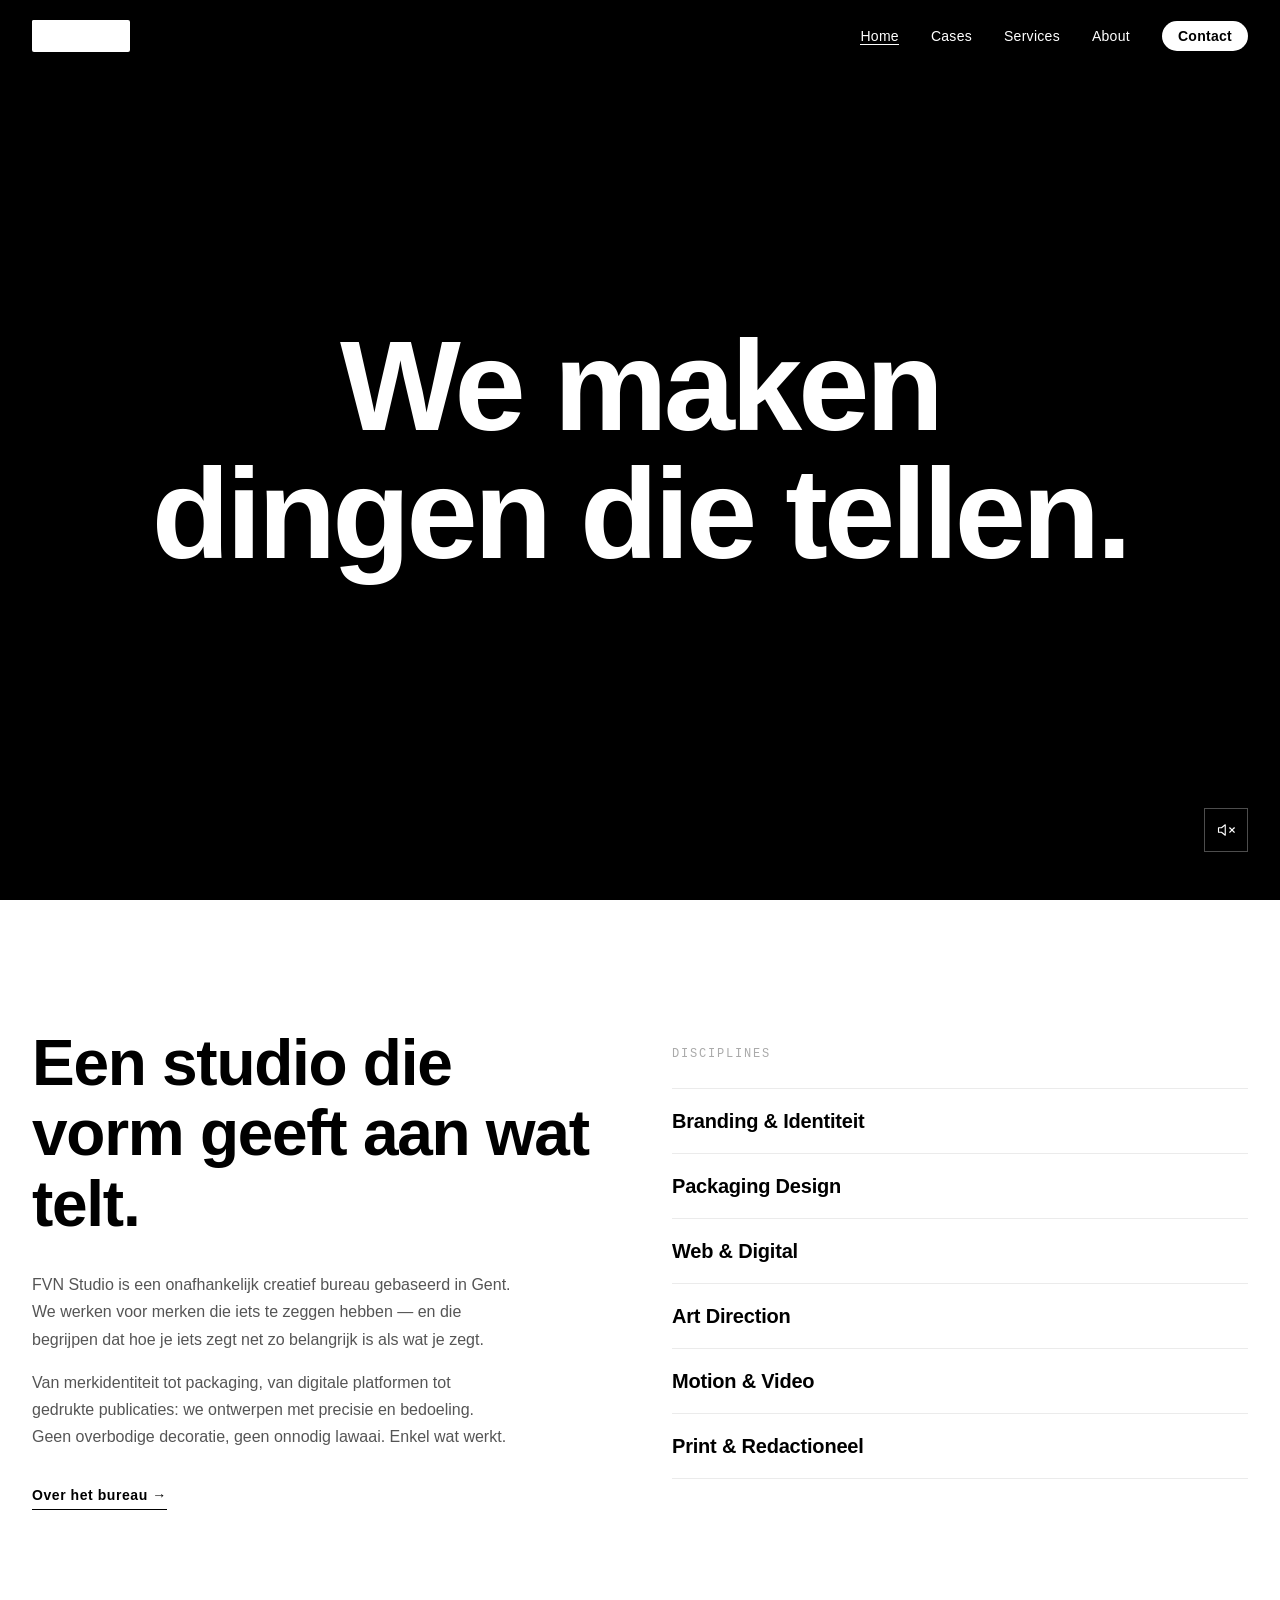
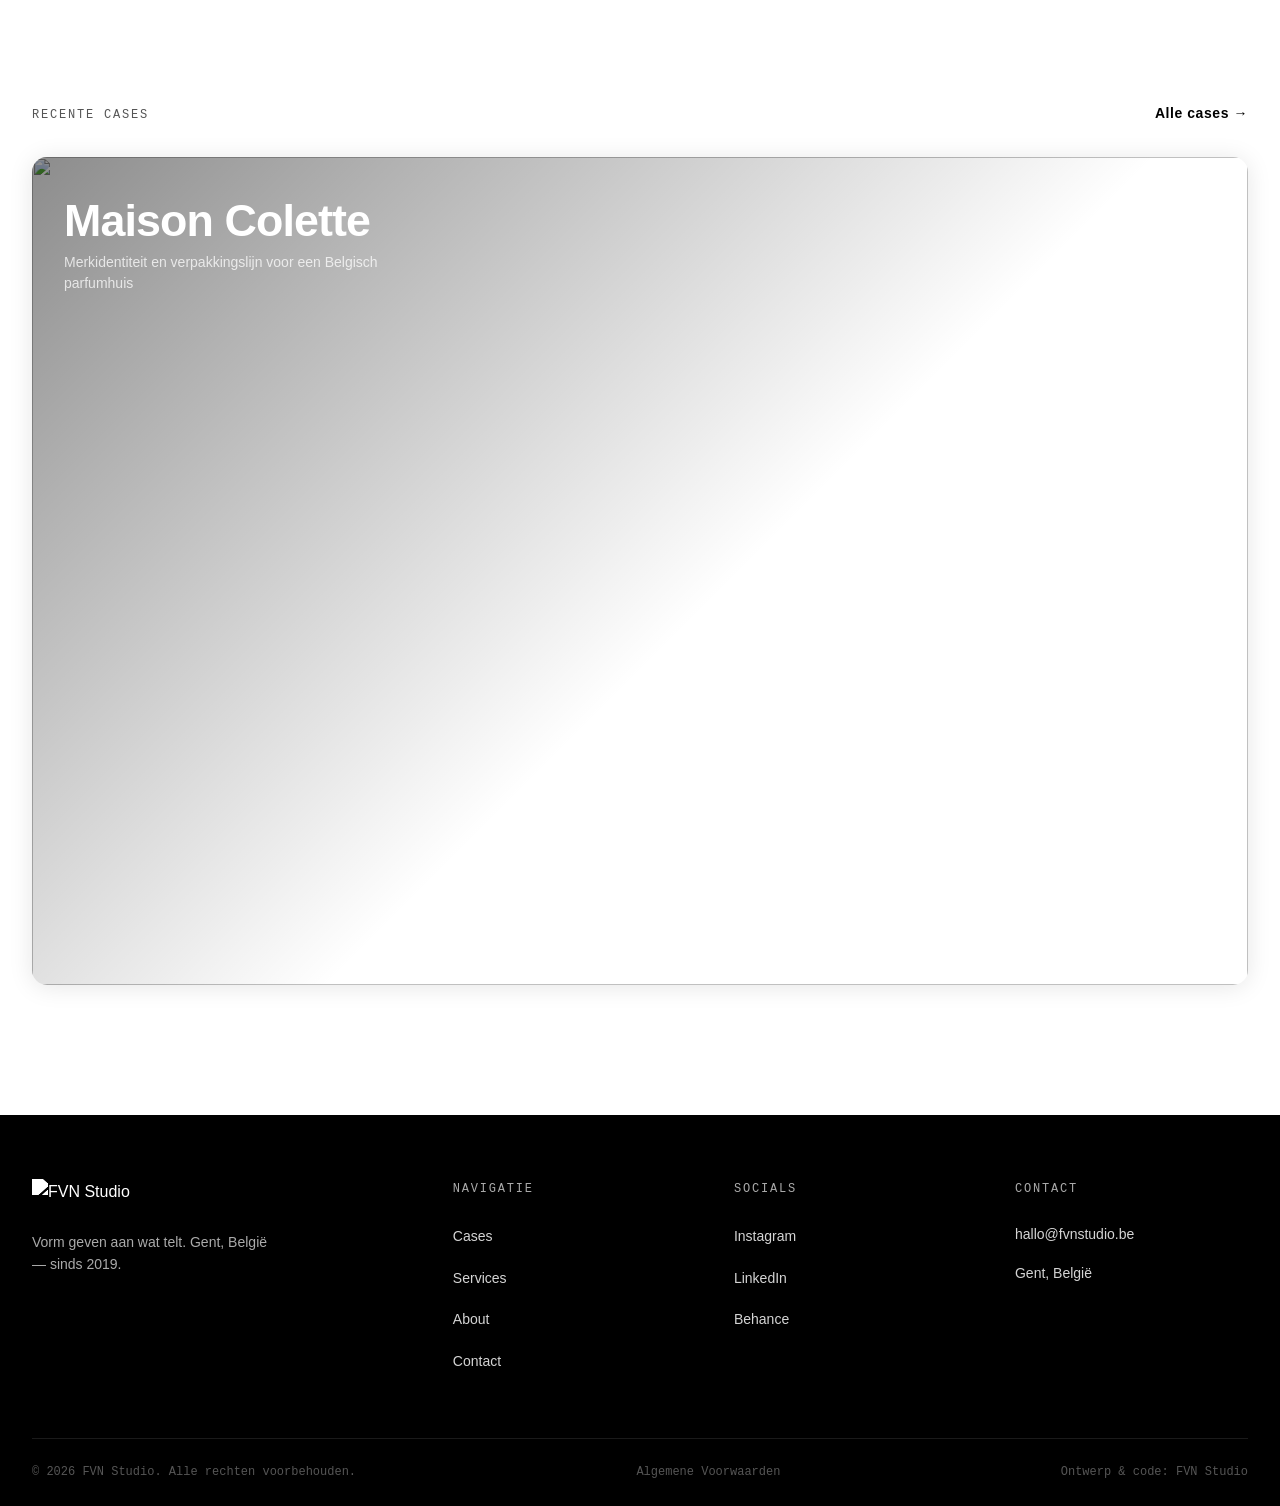
==== index.html @ 1939b56a "Initial commit" ====
<!DOCTYPE html>
<html lang="nl">
<head>
  <meta charset="UTF-8" />
  <meta name="viewport" content="width=device-width, initial-scale=1.0" />
  <meta name="description" content="FVN Studio — Creatief ontwerpbureau voor branding, packaging, web en art direction." />
  <title>FVN Studio — Creatief Ontwerpbureau</title>
  <link rel="stylesheet" href="style.css" />
</head>
<body class="page-home">

  <!-- Navigation -->
  <nav class="nav nav--transparent" id="main-nav" aria-label="Hoofdnavigatie">
    <a href="index.html" class="nav__logo" aria-label="FVN Studio — naar startpagina"><img src="img/logo.png" alt="FVN Studio" class="nav__logo-img" data-cms-media="globaal.logo_beeld" /></a>

    <ul class="nav__links" id="nav-links" role="list">
      <li><a href="index.html" class="active">Home</a></li>
      <li><a href="cases.html">Cases</a></li>
      <li><a href="services.html">Services</a></li>
      <li><a href="about.html">About</a></li>
      <li><a href="contact.html" class="nav__cta">Contact</a></li>
    </ul>

    <button
      class="nav__toggle"
      id="nav-toggle"
      aria-label="Menu openen"
      aria-expanded="false"
      aria-controls="nav-links"
    >
      <span></span>
      <span></span>
      <span></span>
    </button>
  </nav>

  <main>

    <!-- Section 1: Video Hero -->
    <section class="hero-video" aria-label="Hero sectie" data-cms-media="home.hero">
      <!-- Video — add src="video/hero.mp4" when available -->
      <video
        class="hero-video__video"
        id="hero-video"
        autoplay
        muted
        loop
        playsinline
        aria-hidden="true"
      >
        <source src="video/hero.mp4" type="video/mp4" />
        <!-- Geen video beschikbaar — zwarte achtergrond als fallback -->
      </video>

      <!-- Center headline -->
      <div class="hero-video__content">
        <h1 class="hero-video__title" data-cms="home.hero_titel">We maken dingen die tellen.</h1>
      </div>

      <!-- Bottom-right: mute button -->
      <button
        class="hero-video__mute"
        id="video-mute-btn"
        aria-label="Geluid aan"
        title="Geluid aan/uit"
      >
        <!-- Muted icon (default state: video is muted) -->
        <svg width="18" height="18" viewBox="0 0 24 24" fill="none" stroke="currentColor" stroke-width="1.5" stroke-linecap="round" stroke-linejoin="round" aria-hidden="true">
          <polygon points="11 5 6 9 2 9 2 15 6 15 11 19 11 5"/>
          <line x1="23" y1="9" x2="17" y2="15"/>
          <line x1="17" y1="9" x2="23" y2="15"/>
        </svg>
      </button>
    </section>

    <!-- Section 2: Intro -->
    <section class="home-intro" aria-labelledby="intro-heading">
      <div class="container">
        <div class="home-intro__grid">

          <div class="home-intro__text">
            <h2 class="home-intro__heading reveal" id="intro-heading" data-cms="home.intro_titel">
              Een studio die<br />vorm geeft aan<br />wat telt.
            </h2>
            <p class="reveal" style="transition-delay: 80ms;" data-cms="home.intro_tekst_1">
              FVN Studio is een onafhankelijk creatief bureau gebaseerd in Gent.
              We werken voor merken die iets te zeggen hebben — en die begrijpen
              dat hoe je iets zegt net zo belangrijk is als wat je zegt.
            </p>
            <p class="reveal" style="transition-delay: 140ms;" data-cms="home.intro_tekst_2">
              Van merkidentiteit tot packaging, van digitale platformen tot
              gedrukte publicaties: we ontwerpen met precisie en bedoeling.
              Geen overbodige decoratie, geen onnodig lawaai. Enkel wat werkt.
            </p>
            <a href="about.html" class="text-link reveal" style="transition-delay: 200ms;" data-cms="home.intro_link_tekst">
              Over het bureau &rarr;
            </a>
          </div>

          <div class="home-intro__disciplines reveal" style="transition-delay: 100ms;">
            <p class="home-intro__disciplines-title">Disciplines</p>
            <ul>
              <li>Branding &amp; Identiteit</li>
              <li>Packaging Design</li>
              <li>Web &amp; Digital</li>
              <li>Art Direction</li>
              <li>Motion &amp; Video</li>
              <li>Print &amp; Redactioneel</li>
            </ul>
          </div>

        </div>
      </div>
    </section>

    <!-- Section 3: Recent Cases — sticky stacking scroll effect -->
    <section class="home-cases" aria-labelledby="cases-heading">
      <div class="container">
        <div class="home-cases__header">
          <span class="home-cases__title section-label" id="cases-heading">Recente cases</span>
          <a href="cases.html" class="home-cases__all">Alle cases &rarr;</a>
        </div>
      </div>

      <!-- No wrapper divs: .stack-card elements are direct children so they
           all sticky-stack at the same top offset, each sliding over the previous -->
      <div class="cases-stack" id="cases-stack">

        <a href="case-detail.html" class="stack-card">
          <div class="stack-card__image">
            <div class="home-case__img-inner home-case__img-inner--1" role="img" aria-label="Case: Maison Colette"></div>
            <div class="stack-card__overlay">
              <span class="stack-card__type">Branding &amp; Packaging</span>
              <p class="stack-card__client">Maison Colette</p>
              <p class="stack-card__desc">Merkidentiteit en verpakkingslijn voor een Belgisch parfumhuis</p>
            </div>
          </div>
        </a>

        <a href="case-detail.html" class="stack-card">
          <div class="stack-card__image">
            <div class="home-case__img-inner home-case__img-inner--2" role="img" aria-label="Case: Graanmarkt 13"></div>
            <div class="stack-card__overlay">
              <span class="stack-card__type">Web &amp; Art Direction</span>
              <p class="stack-card__client">Graanmarkt 13</p>
              <p class="stack-card__desc">Digitale heropbouw van een iconiek Antwerps concept-adres</p>
            </div>
          </div>
        </a>

        <a href="case-detail.html" class="stack-card">
          <div class="stack-card__image">
            <div class="home-case__img-inner home-case__img-inner--3" role="img" aria-label="Case: Rotor"></div>
            <div class="stack-card__overlay">
              <span class="stack-card__type">Print &amp; Redactioneel</span>
              <p class="stack-card__client">Rotor</p>
              <p class="stack-card__desc">Jaarverslag en publicatielijn voor een circulair bouwmaterialen centrum</p>
            </div>
          </div>
        </a>

        <a href="case-detail.html" class="stack-card">
          <div class="stack-card__image">
            <div class="home-case__img-inner home-case__img-inner--4" role="img" aria-label="Case: Bold Brewery"></div>
            <div class="stack-card__overlay">
              <span class="stack-card__type">Branding &amp; Packaging</span>
              <p class="stack-card__client">Bold Brewery</p>
              <p class="stack-card__desc">Complete merkopbouw voor een ambachtelijke Gentse brouwerij</p>
            </div>
          </div>
        </a>

      </div>
    </section>

  </main>

  <!-- Shared Footer -->
  <footer class="footer" aria-label="Sitefooter">
    <div class="container">
      <div class="footer__main">

        <div class="footer__brand">
          <a href="index.html" class="footer__logo" aria-label="FVN Studio — naar startpagina"><img src="img/logo.png" alt="FVN Studio" class="footer__logo-img" /></a>
          <p class="footer__tagline" data-cms="globaal.footer_tagline">Vorm geven aan wat telt.<br />Gent, België — sinds 2019.</p>
        </div>

        <nav aria-label="Footer navigatie">
          <p class="footer__col-title">Navigatie</p>
          <ul class="footer__nav" role="list">
            <li><a href="cases.html">Cases</a></li>
            <li><a href="services.html">Services</a></li>
            <li><a href="about.html">About</a></li>
            <li><a href="contact.html">Contact</a></li>
          </ul>
        </nav>

        <div class="footer__socials">
          <p class="footer__col-title">Socials</p>
          <ul class="footer__nav" role="list">
            <li><a href="https://www.instagram.com/fvnstudio" target="_blank" rel="noopener">Instagram</a></li>
            <li><a href="https://www.linkedin.com/company/fvnstudio" target="_blank" rel="noopener">LinkedIn</a></li>
            <li><a href="https://www.behance.net/fvnstudio" target="_blank" rel="noopener">Behance</a></li>
          </ul>
        </div>

        <div class="footer__contact">
          <p class="footer__col-title">Contact</p>
          <div class="footer__contact-info">
            <a href="mailto:hallo@fvnstudio.be" data-cms="globaal.footer_email">hallo@fvnstudio.be</a>
            <span data-cms="globaal.footer_locatie">Gent, België</span>
          </div>
        </div>

      </div>

      <div class="footer__bottom">
        <span class="footer__copy" data-cms="globaal.copyright">&copy; 2026 FVN Studio. Alle rechten voorbehouden.</span>
        <a href="algemene-voorwaarden.html" class="footer__copy footer__copy--link">Algemene Voorwaarden</a>
        <span class="footer__copy" data-cms="globaal.footer_credit">Ontwerp &amp; code: FVN Studio</span>
      </div>
    </div>
  </footer>

  <script src="script.js"></script>
  <script src="cms-loader.js"></script>
</body>
</html>
---- style.css ----
/* ============================================================
   1. Custom Properties
   ============================================================ */
:root {
  --black:     #000000;
  --white:     #ffffff;
  --gray-100:  #f5f5f5;
  --gray-200:  #ebebeb;
  --gray-300:  #d4d4d4;
  --gray-400:  #aaaaaa;
  --gray-600:  #555555;
  --gray-800:  #1a1a1a;

  --font-sans: 'Helvetica Neue', Helvetica, Arial, sans-serif;
  --font-mono: 'Courier New', Courier, monospace;

  --text-xs:   0.75rem;
  --text-sm:   0.875rem;
  --text-base: 1rem;
  --text-md:   1.25rem;
  --text-lg:   1.75rem;
  --text-xl:   2.5rem;
  --text-2xl:  clamp(2rem, 5vw, 4rem);
  --text-3xl:  clamp(3rem, 8vw, 7rem);
  --text-hero: clamp(3.5rem, 10vw, 10rem);

  --sp-2:  0.5rem;
  --sp-4:  1rem;
  --sp-6:  1.5rem;
  --sp-8:  2rem;
  --sp-12: 3rem;
  --sp-16: 4rem;
  --sp-24: 6rem;
  --sp-32: 8rem;

  --max-w:   1440px;
  --nav-h:   72px;
  --ease:    cubic-bezier(0.25, 0.46, 0.45, 0.94);
  --ease-out: cubic-bezier(0.16, 1, 0.3, 1);
  --t-fast:  150ms;
  --t-base:  300ms;
  --t-slow:  600ms;
}

/* ============================================================
   2. Reset
   ============================================================ */
*, *::before, *::after {
  box-sizing: border-box;
  margin: 0;
  padding: 0;
}

html {
  scroll-behavior: smooth;
  font-size: 16px;
}

img, video {
  display: block;
  max-width: 100%;
}

a {
  color: inherit;
  text-decoration: none;
}

ul { list-style: none; }

button {
  font-family: inherit;
  cursor: pointer;
}

/* ============================================================
   3. Base / Typography
   ============================================================ */
body {
  background-color: var(--white);
  color: var(--black);
  font-family: var(--font-sans);
  font-size: var(--text-base);
  line-height: 1.6;
  -webkit-font-smoothing: antialiased;
  overflow-x: hidden;
}

h1, h2, h3, h4, h5, h6 {
  line-height: 1.1;
  letter-spacing: -0.02em;
  font-weight: 700;
}

p {
  line-height: 1.7;
}

/* ============================================================
   4. Utility
   ============================================================ */
.container {
  width: 100%;
  max-width: var(--max-w);
  margin-inline: auto;
  padding-inline: var(--sp-8);
}

.section-label {
  font-family: var(--font-mono);
  font-size: var(--text-xs);
  letter-spacing: 0.15em;
  text-transform: uppercase;
  color: var(--gray-600);
}

.sr-only {
  position: absolute;
  width: 1px;
  height: 1px;
  padding: 0;
  margin: -1px;
  overflow: hidden;
  clip: rect(0, 0, 0, 0);
  white-space: nowrap;
  border-width: 0;
}

/* ============================================================
   5. Navigation
   ============================================================ */
.nav {
  position: fixed;
  top: 0;
  inset-inline: 0;
  z-index: 200;
  height: var(--nav-h);
  display: flex;
  align-items: center;
  justify-content: space-between;
  padding-inline: var(--sp-8);
  background-color: var(--white);
  border-bottom: 1px solid var(--gray-200);
  transition:
    background-color var(--t-base) var(--ease-out),
    border-color var(--t-base) var(--ease-out);
}

/* Transparent variant — homepage only, before scroll */
.nav--transparent {
  background-color: transparent;
  border-bottom-color: transparent;
}

.nav--transparent .nav__logo,
.nav--transparent .nav__links a {
  color: var(--white);
}

.nav--transparent .nav__toggle span {
  background: var(--white);
}

/* Scrolled state (JS adds .scrolled) */
.nav.scrolled {
  background-color: var(--white);
  border-bottom-color: var(--gray-200);
}

.nav.scrolled .nav__logo,
.nav.scrolled .nav__links a {
  color: var(--black);
}

.nav.scrolled .nav__toggle span {
  background: var(--black);
}

.nav__logo {
  display: flex;
  align-items: center;
  flex-shrink: 0;
}

/* PNG logo — swap src="img/logo.png" for your file.
   Height is fixed; width scales automatically.
   On the transparent nav the image shows as-is (assume white logo PNG).
   On the scrolled/white nav add a dark version if needed via JS or CSS filter. */
.nav__logo-img {
  display: block;
  height: 32px;
  width: auto;
  object-fit: contain;
  /* Fallback: show a placeholder box while the PNG hasn't been added yet */
  min-width: 64px;
  background: var(--gray-200);
  border-radius: 2px;
}

/* On transparent nav (over dark video) invert the logo if it's dark */
.nav--transparent .nav__logo-img {
  filter: brightness(0) invert(1);
}

.nav__links {
  display: flex;
  gap: var(--sp-8);
  align-items: center;
}

.nav__links a {
  font-size: var(--text-sm);
  font-weight: 500;
  color: var(--black);
  letter-spacing: 0.02em;
  transition: opacity var(--t-fast);
}

.nav__links a:hover {
  opacity: 0.5;
}

.nav__links a.active {
  border-bottom: 1px solid currentColor;
}

/* Contact — primary CTA button in nav */
.nav__links a.nav__cta {
  background: var(--black);
  color: var(--white) !important; /* override .nav.scrolled specificity */
  padding: 7px var(--sp-4);
  border-radius: 999px;
  font-weight: 600;
  border-bottom: none;
  transition: background var(--t-fast), color var(--t-fast);
}

.nav__links a.nav__cta:hover {
  background: var(--gray-800);
  opacity: 1;
}

/* On transparent nav (over video), invert to white pill button */
.nav--transparent .nav__links a.nav__cta {
  background: var(--white);
  color: var(--black) !important;
}

.nav--transparent .nav__links a.nav__cta:hover {
  background: rgba(255, 255, 255, 0.85);
  opacity: 1;
}

/* Active state on contact page — keep pill shape, no underline */
.nav__links a.nav__cta.active {
  border-bottom: none;
}

.nav__toggle {
  display: none;
  flex-direction: column;
  gap: 5px;
  background: none;
  border: none;
  padding: var(--sp-2);
}

.nav__toggle span {
  display: block;
  width: 22px;
  height: 1.5px;
  background: var(--black);
  transition:
    transform var(--t-base) var(--ease-out),
    opacity var(--t-base) var(--ease-out);
}

.nav__toggle.open span:nth-child(1) { transform: translateY(6.5px) rotate(45deg); }
.nav__toggle.open span:nth-child(2) { opacity: 0; }
.nav__toggle.open span:nth-child(3) { transform: translateY(-6.5px) rotate(-45deg); }

/* Mobile nav */
@media (max-width: 768px) {
  .nav__toggle { display: flex; }

  .nav__links {
    position: fixed;
    inset: var(--nav-h) 0 0 0;
    background: var(--white);
    flex-direction: column;
    align-items: center;
    justify-content: center;
    gap: var(--sp-8);
    pointer-events: none;
    opacity: 0;
    transform: translateY(-8px);
    transition:
      opacity var(--t-base) var(--ease-out),
      transform var(--t-base) var(--ease-out);
    z-index: 190;
  }

  .nav__links.open {
    pointer-events: auto;
    opacity: 1;
    transform: translateY(0);
  }

  .nav__links a {
    font-size: var(--text-lg);
    color: var(--black) !important;
  }

  .nav--transparent .nav__links {
    background: var(--black);
  }

  .nav--transparent .nav__links.open a {
    color: var(--white) !important;
  }
}

/* ============================================================
   6. Footer
   ============================================================ */
.footer {
  background-color: var(--black);
  color: var(--white);
  padding-top: var(--sp-16);
  padding-bottom: 0;
}

.footer__main {
  display: grid;
  grid-template-columns: 1.6fr 1fr 1fr 1fr;
  gap: var(--sp-12);
  padding-bottom: var(--sp-16);
  border-bottom: 1px solid rgba(255,255,255,0.1);
}

/* Footer logo — same PNG as navbar, always shown white */
.footer__logo {
  display: inline-block;
  margin-bottom: var(--sp-6);
}

.footer__logo-img {
  display: block;
  height: 28px;
  width: auto;
  object-fit: contain;
  min-width: 56px;
  /* Dark background → force white logo */
  filter: brightness(0) invert(1);
}

.footer__tagline {
  font-size: var(--text-sm);
  color: var(--gray-400);
  line-height: 1.6;
  max-width: 240px;
}

.footer__col-title {
  font-family: var(--font-mono);
  font-size: var(--text-xs);
  letter-spacing: 0.15em;
  text-transform: uppercase;
  color: var(--gray-400);
  margin-bottom: var(--sp-6);
}

.footer__nav {
  display: flex;
  flex-direction: column;
  gap: var(--sp-4);
}

.footer__nav a {
  font-size: var(--text-sm);
  color: var(--gray-300);
  transition: color var(--t-fast);
}

.footer__nav a:hover {
  color: var(--white);
}

.footer__contact-info {
  display: flex;
  flex-direction: column;
  gap: var(--sp-4);
}

.footer__contact-info a,
.footer__contact-info span {
  font-size: var(--text-sm);
  color: var(--gray-300);
}

.footer__contact-info a {
  transition: color var(--t-fast);
}

.footer__contact-info a:hover {
  color: var(--white);
}

.footer__bottom {
  padding-block: var(--sp-6);
  display: flex;
  justify-content: space-between;
  align-items: center;
  flex-wrap: wrap;
  gap: var(--sp-4);
}

.footer__copy {
  font-family: var(--font-mono);
  font-size: var(--text-xs);
  color: var(--gray-600);
}

.footer__copy--link {
  text-decoration: none;
  transition: color var(--t-fast);
}

.footer__copy--link:hover {
  color: var(--gray-300);
}

@media (max-width: 900px) {
  .footer__main {
    grid-template-columns: 1fr 1fr;
    gap: var(--sp-10);
  }
}

@media (max-width: 768px) {
  .footer__main {
    grid-template-columns: 1fr;
    gap: var(--sp-10);
  }
}

/* ============================================================
   7. Buttons & Links
   ============================================================ */
.btn {
  display: inline-flex;
  align-items: center;
  justify-content: center;
  gap: var(--sp-2);
  padding: var(--sp-4) var(--sp-8);
  font-size: var(--text-sm);
  font-weight: 600;
  letter-spacing: 0.04em;
  border: 1.5px solid var(--black);
  border-radius: 999px;
  background: var(--black);
  color: var(--white);
  cursor: pointer;
  transition:
    background-color var(--t-fast) var(--ease-out),
    color var(--t-fast) var(--ease-out),
    transform var(--t-fast) var(--ease-out);
}

.btn:hover {
  background: var(--white);
  color: var(--black);
  transform: translateY(-1px);
}

.btn--outline {
  background: transparent;
  color: var(--black);
  border-color: var(--black);
}

.btn--outline:hover {
  background: var(--black);
  color: var(--white);
}

.btn--white {
  background: var(--white);
  color: var(--black);
  border-color: var(--white);
}

.btn--white:hover {
  background: transparent;
  color: var(--white);
}

.btn--full { width: 100%; }

.text-link {
  display: inline-flex;
  align-items: center;
  gap: var(--sp-2);
  font-size: var(--text-sm);
  font-weight: 600;
  letter-spacing: 0.04em;
  border-bottom: 1px solid var(--black);
  padding-bottom: 2px;
  transition: opacity var(--t-fast);
}

.text-link:hover {
  opacity: 0.5;
}

/* ============================================================
   8. Video Hero
   ============================================================ */
.hero-video {
  position: relative;
  width: 100%;
  height: 100vh;
  overflow: hidden;
  background: var(--black);
}

.hero-video::after {
  content: '';
  position: absolute;
  inset: 0;
  background: rgba(0, 0, 0, 0.45);
  z-index: 1;
}

.hero-video__video {
  position: absolute;
  inset: 0;
  width: 100%;
  height: 100%;
  object-fit: cover;
  z-index: 0;
}

.hero-video__label {
  position: absolute;
  top: calc(var(--nav-h) + var(--sp-8));
  left: var(--sp-8);
  z-index: 2;
  font-family: var(--font-mono);
  font-size: var(--text-xs);
  letter-spacing: 0.15em;
  text-transform: uppercase;
  color: rgba(255, 255, 255, 0.6);
}

.hero-video__content {
  position: absolute;
  inset: 0;
  z-index: 2;
  display: flex;
  align-items: center;
  justify-content: center;
  text-align: center;
  padding-inline: var(--sp-8);
}

.hero-video__title {
  font-size: var(--text-hero);
  font-weight: 700;
  color: var(--white);
  letter-spacing: -0.03em;
  line-height: 1.0;
  max-width: 14ch;
}

.hero-video__scroll {
  position: absolute;
  bottom: var(--sp-12);
  left: var(--sp-8);
  z-index: 2;
  display: flex;
  align-items: center;
  gap: var(--sp-4);
}

.hero-video__scroll-line {
  display: block;
  width: 60px;
  height: 1px;
  background: rgba(255,255,255,0.3);
  position: relative;
  overflow: hidden;
}

.hero-video__scroll-line::after {
  content: '';
  position: absolute;
  inset: 0;
  background: var(--white);
  animation: scrollSlide 2s var(--ease) infinite;
}

@keyframes scrollSlide {
  0%   { transform: translateX(-100%); }
  50%  { transform: translateX(0); }
  100% { transform: translateX(100%); }
}

.hero-video__scroll-text {
  font-family: var(--font-mono);
  font-size: var(--text-xs);
  letter-spacing: 0.15em;
  text-transform: uppercase;
  color: rgba(255,255,255,0.5);
}

.hero-video__mute {
  position: absolute;
  bottom: var(--sp-12);
  right: var(--sp-8);
  z-index: 2;
  background: none;
  border: 1px solid rgba(255,255,255,0.3);
  color: var(--white);
  width: 44px;
  height: 44px;
  display: flex;
  align-items: center;
  justify-content: center;
  transition: background-color var(--t-fast), border-color var(--t-fast);
  font-size: 16px;
}

.hero-video__mute:hover {
  background: rgba(255,255,255,0.1);
  border-color: rgba(255,255,255,0.6);
}

/* ============================================================
   9. Homepage: Intro
   ============================================================ */
.home-intro {
  padding-block: var(--sp-32);
  background: var(--white);
}

.home-intro__grid {
  display: grid;
  grid-template-columns: 1fr 1fr;
  gap: var(--sp-16);
  align-items: start;
}

.home-intro__heading {
  font-size: var(--text-2xl);
  font-weight: 700;
  line-height: 1.1;
  margin-bottom: var(--sp-8);
}

.home-intro__text p {
  font-size: var(--text-base);
  color: var(--gray-600);
  line-height: 1.7;
  max-width: 480px;
  margin-bottom: var(--sp-4);
}

.home-intro__text p:last-of-type {
  margin-bottom: var(--sp-8);
}

.home-intro__disciplines {
  padding-top: var(--sp-4);
}

.home-intro__disciplines-title {
  font-family: var(--font-mono);
  font-size: var(--text-xs);
  letter-spacing: 0.15em;
  text-transform: uppercase;
  color: var(--gray-400);
  margin-bottom: var(--sp-6);
}

.home-intro__disciplines li {
  font-size: var(--text-md);
  font-weight: 600;
  border-top: 1px solid var(--gray-200);
  padding-block: var(--sp-4);
  letter-spacing: -0.01em;
}

.home-intro__disciplines li:last-child {
  border-bottom: 1px solid var(--gray-200);
}

@media (max-width: 768px) {
  .home-intro__grid {
    grid-template-columns: 1fr;
    gap: var(--sp-12);
  }
}

/* ============================================================
   10. Homepage: Cases
   ============================================================ */
.home-cases {
  padding-top: var(--sp-16);
  padding-bottom: var(--sp-32);
  background: var(--white);
}

.home-cases__header {
  display: flex;
  justify-content: space-between;
  align-items: baseline;
  margin-bottom: var(--sp-8);
}

.home-cases__title {
  font-family: var(--font-mono);
  font-size: var(--text-xs);
  letter-spacing: 0.15em;
  text-transform: uppercase;
  color: var(--gray-600);
}

.home-cases__all {
  font-size: var(--text-sm);
  font-weight: 600;
  letter-spacing: 0.04em;
  transition: opacity var(--t-fast);
}

.home-cases__all:hover {
  opacity: 0.5;
}

/* ---- Stacking scroll effect ----
   .stack-card elements are DIRECT children of .cases-stack.
   Each card is position:sticky at the same top offset, so
   card N+1 literally slides upward over card N as you scroll.
   z-index is determined by DOM order (later = higher). */

.cases-stack {
  /* Horizontal padding creates the visual inset from the viewport edges */
  padding-inline: var(--sp-8);
  position: relative;
}

/* Each card is its own sticky layer — no wrapper divs */
.stack-card {
  display: block;
  position: sticky;
  top: var(--nav-h);
  height: calc(100vh - var(--nav-h));
  background: var(--white);
  text-decoration: none;
  color: inherit;
  cursor: pointer;
  overflow: hidden;
  /* 15px rounded corners (matches the "non-full-width frames" rule) */
  border-radius: 15px;
  /* Scale from slightly above center so it recedes toward the top */
  transform-origin: center 20%;
  will-change: transform, filter, opacity;
  /* Thin shadow gives depth when cards stack */
  box-shadow: 0 2px 24px rgba(0, 0, 0, 0.10);
  /* Stack margin so each card sits slightly lower, revealing the one below */
  margin-bottom: 2px;
}

/* Image fills the entire card — text lives as an overlay */
.stack-card__image {
  width: 100%;
  height: 100%;
  position: relative;
  overflow: hidden;
}

.stack-card__image .home-case__img-inner {
  width: 100%;
  height: 100%;
  transition: transform 0.8s var(--ease-out);
}

.stack-card:hover .stack-card__image .home-case__img-inner {
  transform: scale(1.03);
}

/* Subtle gradient at bottom-left so white text stays legible */
.stack-card__image::after {
  content: '';
  position: absolute;
  inset: 0;
  background: linear-gradient(
    135deg,
    rgba(0, 0, 0, 0.45) 0%,
    transparent 55%
  );
  pointer-events: none;
}

/* Image background colours */
.home-case__img-inner--1 { background: var(--gray-300); }
.home-case__img-inner--2 { background: var(--gray-200); }
.home-case__img-inner--3 { background: #c8c8c8; }
.home-case__img-inner--4 { background: var(--gray-400); }

/* Text overlay — top-left corner, white, subtle */
.stack-card__overlay {
  position: absolute;
  top: var(--sp-8);
  left: var(--sp-8);
  z-index: 2;
  color: var(--white);
  max-width: 380px;
}

.stack-card__type {
  display: block;
  font-family: var(--font-mono);
  font-size: var(--text-xs);
  letter-spacing: 0.15em;
  text-transform: uppercase;
  opacity: 0.7;
  margin-bottom: var(--sp-2);
}

.stack-card__client {
  font-size: clamp(1.6rem, 3.5vw, 3rem);
  font-weight: 700;
  letter-spacing: -0.02em;
  line-height: 1.05;
  margin: 0 0 var(--sp-2);
}

.stack-card__desc {
  font-size: var(--text-sm);
  opacity: 0.75;
  line-height: 1.5;
  margin: 0;
}

/* Mobile: disable sticky stacking, show as plain tall cards */
@media (max-width: 768px) {
  .cases-stack {
    padding-inline: var(--sp-4);
    display: flex;
    flex-direction: column;
    gap: var(--sp-4);
  }
  .stack-card {
    position: static;
    height: 75vw;
    transform: none !important;
    filter: none !important;
    opacity: 1 !important;
  }
}

/* ============================================================
   11. Cases page
   ============================================================ */
.page-cases .page-header {
  padding-top: var(--nav-h);
  padding-bottom: var(--sp-12);
  background: var(--white);
  overflow: hidden;
}

.cases-title-wrap {
  overflow: hidden;
  line-height: 1;
}

.cases-big-title {
  font-size: clamp(5rem, 18vw, 18rem);
  font-weight: 700;
  letter-spacing: -0.04em;
  line-height: 0.9;
  display: flex;
  flex-wrap: nowrap;
  gap: 0;
}

.cases-big-title .letter {
  display: inline-block;
  transform: translateY(110%);
  opacity: 0;
  transition:
    transform var(--t-slow) var(--ease-out),
    opacity var(--t-slow) var(--ease-out);
}

.cases-big-title .letter.visible {
  transform: translateY(0);
  opacity: 1;
}

.cases-subtitle {
  font-size: var(--text-md);
  color: var(--gray-600);
  margin-top: var(--sp-6);
  opacity: 0;
  transform: translateY(10px);
  transition:
    opacity var(--t-slow) var(--ease-out),
    transform var(--t-slow) var(--ease-out);
}

.cases-subtitle.visible {
  opacity: 1;
  transform: translateY(0);
}

.cases-grid-section {
  padding-block: var(--sp-16);
  background: var(--white);
}

/* ---- Filter bar ---- */
.cases-filter {
  display: flex;
  flex-wrap: wrap;
  align-items: center;
  gap: var(--sp-2);
  margin-bottom: var(--sp-12);
}

.filter-btn {
  appearance: none;
  background: none;
  border: 1px solid var(--gray-300);
  border-radius: 999px;
  padding: 6px var(--sp-4);
  font-family: var(--font-mono);
  font-size: var(--text-xs);
  letter-spacing: 0.1em;
  text-transform: uppercase;
  color: var(--gray-600);
  cursor: pointer;
  transition:
    background var(--t-fast),
    border-color var(--t-fast),
    color var(--t-fast);
}

.filter-btn:hover {
  border-color: var(--black);
  color: var(--black);
}

.filter-btn.active {
  background: var(--black);
  border-color: var(--black);
  color: var(--white);
}

/* Cards hidden during filter */
.cases-grid article {
  transition: opacity var(--t-base), transform var(--t-base);
}

.cases-grid article.hidden {
  display: none;
}

/* Extra cases start hidden via the .hidden class set in HTML */

/* Load-more button */
.cases-more {
  text-align: center;
  padding-top: var(--sp-16);
}

.cases-more.hidden {
  display: none;
}

.cases-more-btn {
  /* Inherits the global .btn shape — reuse those properties */
  appearance: none;
  display: inline-flex;
  align-items: center;
  gap: var(--sp-2);
  background: none;
  border: 1.5px solid var(--black);
  border-radius: 999px;
  padding: var(--sp-4) var(--sp-8);   /* same as .btn */
  font-family: var(--font-sans);
  font-size: var(--text-sm);
  font-weight: 600;
  letter-spacing: 0.04em;
  cursor: pointer;
  transition:
    background var(--t-fast) var(--ease-out),
    color var(--t-fast) var(--ease-out),
    transform var(--t-fast) var(--ease-out);
}

.cases-more-btn:hover {
  background: var(--black);
  color: var(--white);
  transform: translateY(-1px);
}

.cases-more-count {
  color: var(--gray-400);
  font-weight: 400;
}

.cases-more-btn:hover .cases-more-count {
  color: var(--gray-600);
}

/* Cases — contact CTA block */
.cases-cta {
  background: var(--black);
  color: var(--white);
  padding-block: var(--sp-32);
  text-align: center;
}

.cases-cta__label {
  font-family: var(--font-mono);
  font-size: var(--text-xs);
  letter-spacing: 0.15em;
  text-transform: uppercase;
  color: var(--gray-600);
  margin-bottom: var(--sp-4);
}

.cases-cta__title {
  font-size: clamp(var(--text-xl), 5vw, var(--text-3xl));
  font-weight: 700;
  letter-spacing: -0.03em;
  line-height: 1;
  margin-bottom: var(--sp-12);
}

.cases-grid {
  display: grid;
  grid-template-columns: 1fr 1fr;
  gap: var(--sp-12) var(--sp-8);
}

.case-card {
  display: block;
  color: inherit;
  text-decoration: none;
  cursor: pointer;
}

.case-card__image {
  width: 100%;
  aspect-ratio: 4 / 3;
  overflow: hidden;
  position: relative;
  margin-bottom: var(--sp-6);
  background: var(--gray-200);
  border-radius: 15px;
}

.case-card__img-inner {
  width: 100%;
  height: 100%;
  transition: transform var(--t-slow) var(--ease-out);
}

.case-card__img-inner--1 { background: var(--gray-200); }
.case-card__img-inner--2 { background: var(--gray-300); }
.case-card__img-inner--3 { background: #d8d8d8; }
.case-card__img-inner--4 { background: var(--gray-400); }
.case-card__img-inner--5 { background: #c0c0c0; }
.case-card__img-inner--6 { background: #e0e0e0; }

.case-card__overlay {
  position: absolute;
  inset: 0;
  background: rgba(0,0,0,0);
  display: flex;
  align-items: center;
  justify-content: center;
  transition: background var(--t-base) var(--ease-out);
}

.case-card__arrow {
  font-size: 2rem;
  color: var(--white);
  opacity: 0;
  transform: translateX(-8px);
  transition:
    opacity var(--t-base) var(--ease-out),
    transform var(--t-base) var(--ease-out);
}

.case-card:hover .case-card__image .case-card__img-inner {
  transform: scale(1.03);
}

.case-card:hover .case-card__overlay {
  background: rgba(0,0,0,0.25);
}

.case-card:hover .case-card__arrow {
  opacity: 1;
  transform: translateX(0);
}

.case-card__client {
  font-size: var(--text-lg);
  font-weight: 700;
  letter-spacing: -0.02em;
  margin-bottom: var(--sp-2);
}

.case-card__desc {
  font-size: var(--text-sm);
  color: var(--gray-600);
  margin-bottom: var(--sp-4);
  line-height: 1.6;
}

.case-card__tags {
  display: flex;
  flex-wrap: wrap;
  gap: var(--sp-2);
}

.tag {
  font-family: var(--font-mono);
  font-size: var(--text-xs);
  letter-spacing: 0.1em;
  text-transform: uppercase;
  padding: 4px 10px;
  border: 1px solid var(--gray-300);
  color: var(--gray-600);
  background: var(--gray-100);
}

@media (max-width: 768px) {
  .cases-grid {
    grid-template-columns: 1fr;
    gap: var(--sp-12);
  }
}

/* ============================================================
   12. Case Detail
   ============================================================ */
.case-hero {
  width: 100%;
  height: 70vh;
  background: var(--gray-800);
  margin-top: var(--nav-h);
}

.case-info {
  padding-block: var(--sp-24);
}

.case-info__grid {
  display: grid;
  grid-template-columns: 1fr 1fr;
  gap: var(--sp-16);
  align-items: start;
}

.case-info__client {
  font-size: var(--text-3xl);
  font-weight: 700;
  letter-spacing: -0.03em;
  line-height: 1.0;
  margin-bottom: var(--sp-6);
}

.case-info__tags {
  display: flex;
  flex-wrap: wrap;
  gap: var(--sp-2);
  margin-bottom: var(--sp-8);
}

.case-info__desc {
  font-size: var(--text-base);
  color: var(--gray-600);
  line-height: 1.7;
  max-width: 480px;
  margin-bottom: var(--sp-8);
}

.case-info__team-title {
  font-family: var(--font-mono);
  font-size: var(--text-xs);
  letter-spacing: 0.15em;
  text-transform: uppercase;
  color: var(--gray-400);
  margin-bottom: var(--sp-4);
}

.case-info__team-list {
  font-size: var(--text-sm);
  color: var(--gray-600);
}

/* Accordion */
.accordion {
  border-top: 1px solid var(--gray-200);
}

.accordion__item {
  border-bottom: 1px solid var(--gray-200);
}

.accordion__trigger {
  display: flex;
  align-items: center;
  justify-content: space-between;
  width: 100%;
  background: none;
  border: none;
  padding-block: var(--sp-6);
  font-size: var(--text-base);
  font-weight: 600;
  letter-spacing: -0.01em;
  text-align: left;
  color: var(--black);
  cursor: pointer;
  transition: opacity var(--t-fast);
}

.accordion__trigger:hover {
  opacity: 0.6;
}

.accordion__chevron {
  width: 20px;
  height: 20px;
  position: relative;
  flex-shrink: 0;
  transition: transform var(--t-base) var(--ease-out);
}

.accordion__chevron::before,
.accordion__chevron::after {
  content: '';
  position: absolute;
  width: 8px;
  height: 1.5px;
  background: var(--black);
  top: 50%;
  transition: transform var(--t-base) var(--ease-out);
}

.accordion__chevron::before {
  left: 2px;
  transform: translateY(-50%) rotate(45deg);
}

.accordion__chevron::after {
  right: 2px;
  transform: translateY(-50%) rotate(-45deg);
}

.accordion__item.open .accordion__chevron::before {
  transform: translateY(-50%) rotate(-45deg);
}

.accordion__item.open .accordion__chevron::after {
  transform: translateY(-50%) rotate(45deg);
}

.accordion__body {
  max-height: 0;
  overflow: hidden;
  transition: max-height 0.4s ease;
}

.accordion__content {
  padding-bottom: var(--sp-6);
  font-size: var(--text-sm);
  color: var(--gray-600);
  line-height: 1.7;
}

@media (max-width: 768px) {
  .case-info__grid {
    grid-template-columns: 1fr;
    gap: var(--sp-12);
  }
}

/* Photo grid */
.case-gallery {
  padding-block: var(--sp-8) var(--sp-24);
}

.case-gallery__item {
  margin-bottom: var(--sp-4);
}

.case-gallery__item[data-layout="full"] .case-gallery__img {
  width: 100%;
  aspect-ratio: 16 / 9;
}

.case-gallery__pair {
  display: grid;
  grid-template-columns: 1fr 1fr;
  gap: var(--sp-4);
  margin-bottom: var(--sp-4);
}

.case-gallery__pair .case-gallery__img {
  aspect-ratio: 4 / 3;
  width: 100%;
}

.case-gallery__img {
  display: block;
  background: var(--gray-200);
  border-radius: 15px;
  overflow: hidden;
}

.case-gallery__img--a { background: var(--gray-200); }
.case-gallery__img--b { background: var(--gray-300); }
.case-gallery__img--c { background: #d8d8d8; }
.case-gallery__img--d { background: var(--gray-400); }
.case-gallery__img--e { background: #c8c8c8; }
.case-gallery__img--f { background: var(--gray-100); }

@media (max-width: 480px) {
  .case-gallery__pair {
    grid-template-columns: 1fr;
  }
}

/* ============================================================
   13. Services page
   ============================================================ */
.services-header {
  padding-top: var(--nav-h);
  padding-bottom: var(--sp-16);
  border-bottom: 1px solid var(--gray-200);
}

.services-header__label {
  font-family: var(--font-mono);
  font-size: var(--text-xs);
  letter-spacing: 0.15em;
  text-transform: uppercase;
  color: var(--gray-400);
  margin-bottom: var(--sp-6);
  display: block;
}

.services-header__title {
  font-size: var(--text-2xl);
  font-weight: 700;
  letter-spacing: -0.02em;
  max-width: 18ch;
}

.services-list {
  padding-bottom: var(--sp-32);
}

.service-item {
  display: grid;
  grid-template-columns: 1fr 1fr;
  gap: var(--sp-8);
  align-items: center;
  border-bottom: 1px solid var(--gray-200);
  padding-block: var(--sp-16);
  /* Clip nothing — children slide in from outside */
  overflow: visible;
}

/* ---- Directional slide-in animation for service items ----
   JS adds .slide-from-left / .slide-from-right to each child,
   then adds .visible when the parent scrolls into view.
   Text and image animate independently so they never overlap. */

.service-item__text,
.service-item__image {
  opacity: 0;
  transition:
    opacity  0.75s var(--ease-out),
    transform 0.75s var(--ease-out);
}

.service-item__text.slide-from-left  { transform: translateX(-56px); }
.service-item__text.slide-from-right { transform: translateX( 56px); }
.service-item__image.slide-from-left  { transform: translateX(-56px); }
.service-item__image.slide-from-right { transform: translateX( 56px); }

/* Image gets a tiny extra delay so text leads the entrance */
.service-item__image {
  transition-delay: 80ms;
}

.service-item__text.visible,
.service-item__image.visible {
  opacity: 1;
  transform: translateX(0);
}

@media (prefers-reduced-motion: reduce) {
  .service-item__text,
  .service-item__image {
    opacity: 1 !important;
    transform: none !important;
    transition: none !important;
  }
}

.service-item--reversed .service-item__text {
  order: 2;
}

.service-item--reversed .service-item__image {
  order: 1;
}

.service-item--no-image {
  grid-template-columns: auto 1fr;
}

.service-item__number {
  font-family: var(--font-mono);
  font-size: var(--text-xs);
  letter-spacing: 0.15em;
  color: var(--gray-400);
  margin-bottom: var(--sp-4);
}

.service-item__name {
  font-size: var(--text-3xl);
  font-weight: 700;
  letter-spacing: -0.03em;
  line-height: 0.95;
  margin-bottom: var(--sp-8);
}

.service-item__desc {
  font-size: var(--text-base);
  color: var(--gray-600);
  line-height: 1.7;
  max-width: 480px;
}

.service-item__image {
  width: 100%;
  aspect-ratio: 4 / 3;
  background: var(--gray-200);
  overflow: hidden;
  border-radius: 15px;
}

.service-item__img-placeholder {
  width: 100%;
  height: 100%;
}

.service-item__img-placeholder--1 { background: var(--gray-200); }
.service-item__img-placeholder--2 { background: var(--gray-300); }
.service-item__img-placeholder--3 { background: #d0d0d0; }

@media (max-width: 768px) {
  .service-item {
    grid-template-columns: 1fr;
  }

  .service-item--reversed .service-item__text { order: 1; }
  .service-item--reversed .service-item__image { order: 2; }
}

.services-cta {
  padding-block: var(--sp-32);
  background: var(--black);
  color: var(--white);
  text-align: center;
}

.services-cta__title {
  font-size: var(--text-2xl);
  font-weight: 700;
  letter-spacing: -0.02em;
  margin-bottom: var(--sp-4);
}

.services-cta__sub {
  font-size: var(--text-base);
  color: var(--gray-400);
  margin-bottom: var(--sp-8);
}

/* ============================================================
   14. About page
   ============================================================ */
.about-opener {
  padding-top: calc(var(--nav-h) + var(--sp-16));
  padding-bottom: var(--sp-24);
  border-bottom: 1px solid var(--gray-200);
}

.about-opener__title {
  font-size: var(--text-3xl);
  font-weight: 700;
  letter-spacing: -0.03em;
  line-height: 1.0;
  max-width: 20ch;
}

.about-body {
  padding-block: var(--sp-24);
  border-bottom: 1px solid var(--gray-200);
}

.about-body__grid {
  display: grid;
  grid-template-columns: 1fr 1.2fr;
  gap: var(--sp-16);
  align-items: start;
}

.about-body__photo {
  width: 100%;
  aspect-ratio: 3 / 4;
  background: var(--gray-300);
  border-radius: 15px;
  overflow: hidden;
}

.about-body__text h2 {
  font-size: var(--text-xl);
  font-weight: 700;
  letter-spacing: -0.02em;
  margin-bottom: var(--sp-8);
}

.about-body__text p {
  font-size: var(--text-base);
  color: var(--gray-600);
  line-height: 1.7;
  margin-bottom: var(--sp-6);
  max-width: 540px;
}

.about-body__text p:last-child {
  margin-bottom: 0;
}

@media (max-width: 768px) {
  .about-body__grid {
    grid-template-columns: 1fr;
  }

  .about-body__photo {
    aspect-ratio: 4 / 3;
  }
}

.about-manifesto {
  padding-block: var(--sp-32);
  background: var(--black);
  color: var(--white);
}

.about-manifesto__inner {
  max-width: 900px;
}

.about-manifesto__label {
  font-family: var(--font-mono);
  font-size: var(--text-xs);
  letter-spacing: 0.15em;
  text-transform: uppercase;
  color: var(--gray-600);
  margin-bottom: var(--sp-8);
  display: block;
}

.about-manifesto__statement {
  font-size: clamp(1.5rem, 4vw, 3.5rem);
  font-weight: 700;
  font-style: italic;
  line-height: 1.2;
  letter-spacing: -0.02em;
  color: var(--white);
  margin-bottom: var(--sp-8);
}

.about-manifesto__lines {
  display: flex;
  flex-direction: column;
  gap: var(--sp-6);
  border-top: 1px solid rgba(255,255,255,0.1);
  padding-top: var(--sp-8);
}

.about-manifesto__line {
  font-size: var(--text-md);
  color: rgba(255,255,255,0.5);
  line-height: 1.5;
}

.about-manifesto__line strong {
  color: var(--white);
  font-weight: 700;
}

/* ============================================================
   15. Contact page
   ============================================================ */
.contact-header {
  padding-top: calc(var(--nav-h) + var(--sp-16));
  padding-bottom: var(--sp-16);
  border-bottom: 1px solid var(--gray-200);
}

.contact-header__title {
  font-size: var(--text-3xl);
  font-weight: 700;
  letter-spacing: -0.03em;
  line-height: 1.0;
  margin-bottom: var(--sp-6);
}

.contact-header__sub {
  font-size: var(--text-md);
  color: var(--gray-600);
  line-height: 1.6;
  max-width: 60ch;
}

.contact-form-section {
  padding-block: var(--sp-24);
}

.contact-form-section__grid {
  display: grid;
  grid-template-columns: 1fr 1.8fr;
  gap: var(--sp-24);
  align-items: start;
}

.contact-form-section__aside-title {
  font-size: var(--text-lg);
  font-weight: 700;
  letter-spacing: -0.02em;
  margin-bottom: var(--sp-6);
}

.contact-form-section__aside p {
  font-size: var(--text-sm);
  color: var(--gray-600);
  line-height: 1.7;
  margin-bottom: var(--sp-4);
}

.contact-form-section__aside-email {
  font-size: var(--text-base);
  font-weight: 600;
  border-bottom: 1px solid var(--black);
  padding-bottom: 2px;
  display: inline-block;
  margin-top: var(--sp-4);
}

/* Contact form */
.contact-form {
  display: flex;
  flex-direction: column;
  gap: var(--sp-6);
}

.contact-form__row {
  display: grid;
  grid-template-columns: 1fr 1fr;
  gap: var(--sp-6);
}

.form-group {
  display: flex;
  flex-direction: column;
  gap: var(--sp-2);
}

.form-label {
  font-family: var(--font-mono);
  font-size: var(--text-xs);
  letter-spacing: 0.1em;
  text-transform: uppercase;
  color: var(--gray-600);
}

.form-label .required-mark {
  color: var(--black);
}

.form-input,
.form-select,
.form-textarea {
  width: 100%;
  background: var(--white);
  border: 1px solid var(--gray-300);
  padding: var(--sp-4);
  font-family: var(--font-sans);
  font-size: var(--text-base);
  color: var(--black);
  outline: none;
  transition:
    border-color var(--t-fast) var(--ease-out),
    box-shadow var(--t-fast) var(--ease-out);
  -webkit-appearance: none;
  appearance: none;
}

.form-input::placeholder,
.form-textarea::placeholder {
  color: var(--gray-400);
}

.form-input:focus,
.form-select:focus,
.form-textarea:focus {
  border-color: var(--black);
  box-shadow: 0 0 0 2px rgba(0,0,0,0.08);
}

.form-input.invalid,
.form-select.invalid,
.form-textarea.invalid {
  border-color: var(--black);
  box-shadow: 0 0 0 2px rgba(0,0,0,0.15);
}

.form-select-wrap {
  position: relative;
}

.form-select-wrap::after {
  content: '';
  position: absolute;
  right: 16px;
  top: 50%;
  transform: translateY(-50%);
  width: 8px;
  height: 8px;
  border-right: 1.5px solid var(--black);
  border-bottom: 1.5px solid var(--black);
  transform: translateY(-65%) rotate(45deg);
  pointer-events: none;
}

.form-textarea {
  resize: vertical;
  min-height: 140px;
  line-height: 1.6;
}

.form-error {
  font-family: var(--font-mono);
  font-size: var(--text-xs);
  color: var(--gray-800);
  min-height: 1em;
}

.form-file-label {
  font-family: var(--font-mono);
  font-size: var(--text-xs);
  letter-spacing: 0.1em;
  text-transform: uppercase;
  color: var(--gray-600);
  display: block;
  margin-bottom: var(--sp-2);
}

.form-file-input {
  width: 100%;
  padding: var(--sp-4);
  border: 1px dashed var(--gray-300);
  background: var(--gray-100);
  font-family: var(--font-sans);
  font-size: var(--text-sm);
  color: var(--gray-600);
  cursor: pointer;
  transition: border-color var(--t-fast);
}

.form-file-input:hover {
  border-color: var(--black);
}

.form-submit {
  margin-top: var(--sp-4);
}

.form-success {
  padding: var(--sp-6) var(--sp-8);
  background: var(--gray-100);
  border-left: 3px solid var(--black);
  font-size: var(--text-sm);
  line-height: 1.6;
  display: none;
}

.form-success.visible {
  display: block;
}

@media (max-width: 768px) {
  .contact-form-section__grid {
    grid-template-columns: 1fr;
    gap: var(--sp-12);
  }

  .contact-form__row {
    grid-template-columns: 1fr;
  }
}

/* ============================================================
   16. Scroll reveal states
   ============================================================ */
.reveal {
  opacity: 0;
  transform: translateY(20px);
  transition:
    opacity var(--t-slow) var(--ease-out),
    transform var(--t-slow) var(--ease-out);
}

.reveal.visible {
  opacity: 1;
  transform: none;
}

/* ============================================================
   17. Animations
   ============================================================ */
@keyframes fadeIn {
  from { opacity: 0; }
  to   { opacity: 1; }
}

@keyframes slideUp {
  from { opacity: 0; transform: translateY(20px); }
  to   { opacity: 1; transform: translateY(0); }
}

/* ============================================================
   18. Responsive (768px, 480px)
   ============================================================ */
@media (max-width: 768px) {
  :root {
    --sp-32: 5rem;
    --sp-24: 4rem;
    --sp-16: 3rem;
  }

  .container {
    padding-inline: var(--sp-6);
  }

  .hero-video__title {
    text-align: center;
  }

  .services-header__title {
    font-size: var(--text-xl);
  }

  .service-item__name {
    font-size: clamp(2.5rem, 8vw, 5rem);
  }

  .about-opener__title {
    font-size: clamp(2rem, 8vw, 5rem);
  }

  .contact-header__title {
    font-size: clamp(2.5rem, 8vw, 5rem);
  }
}

@media (max-width: 480px) {
  :root {
    --sp-24: 3rem;
    --sp-16: 2.5rem;
  }

  .nav {
    padding-inline: var(--sp-4);
  }

  .container {
    padding-inline: var(--sp-4);
  }

  .home-case__client {
    font-size: var(--text-xl);
  }
}

/* ============================================================
   19. Reduced motion
   ============================================================ */
@media (prefers-reduced-motion: reduce) {
  *, *::before, *::after {
    animation-duration: 0.01ms !important;
    transition-duration: 0.01ms !important;
  }

  html {
    scroll-behavior: auto;
  }

  .cases-big-title .letter,
  .reveal,
  .home-case__img-inner,
  .case-card__img-inner {
    transition: none !important;
    animation: none !important;
    opacity: 1 !important;
    transform: none !important;
  }
}

/* ============================================================
   Algemene Voorwaarden page
   ============================================================ */
.av-header {
  padding-top: calc(var(--nav-h) + var(--sp-16));
  padding-bottom: var(--sp-16);
  border-bottom: 1px solid var(--gray-200);
}

.av-header__label {
  font-family: var(--font-mono);
  font-size: var(--text-xs);
  letter-spacing: 0.15em;
  text-transform: uppercase;
  color: var(--gray-400);
  margin-bottom: var(--sp-6);
}

.av-header__title {
  font-size: clamp(var(--text-2xl), 6vw, var(--text-3xl));
  font-weight: 700;
  letter-spacing: -0.03em;
  line-height: 1;
  margin-bottom: var(--sp-6);
}

.av-header__meta {
  font-family: var(--font-mono);
  font-size: var(--text-xs);
  color: var(--gray-400);
}

.av-body {
  padding-block: var(--sp-24);
}

.av-content {
  max-width: 720px;
}

.av-article {
  padding-bottom: var(--sp-12);
  margin-bottom: var(--sp-12);
  border-bottom: 1px solid var(--gray-200);
}

.av-article--last {
  border-bottom: none;
}

.av-article h2 {
  font-size: var(--text-md);
  font-weight: 700;
  letter-spacing: -0.01em;
  margin-bottom: var(--sp-4);
}

.av-article p {
  font-size: var(--text-base);
  color: var(--gray-600);
  line-height: 1.75;
  margin-bottom: var(--sp-4);
}

.av-article p:last-child {
  margin-bottom: 0;
}

.av-article a {
  color: var(--black);
  text-decoration: underline;
  text-underline-offset: 3px;
}

.av-article a:hover {
  color: var(--gray-600);
}

.av-update {
  margin-top: var(--sp-8);
  padding: var(--sp-6);
  background: var(--gray-100);
  border-radius: 8px;
  font-size: var(--text-sm) !important;
}
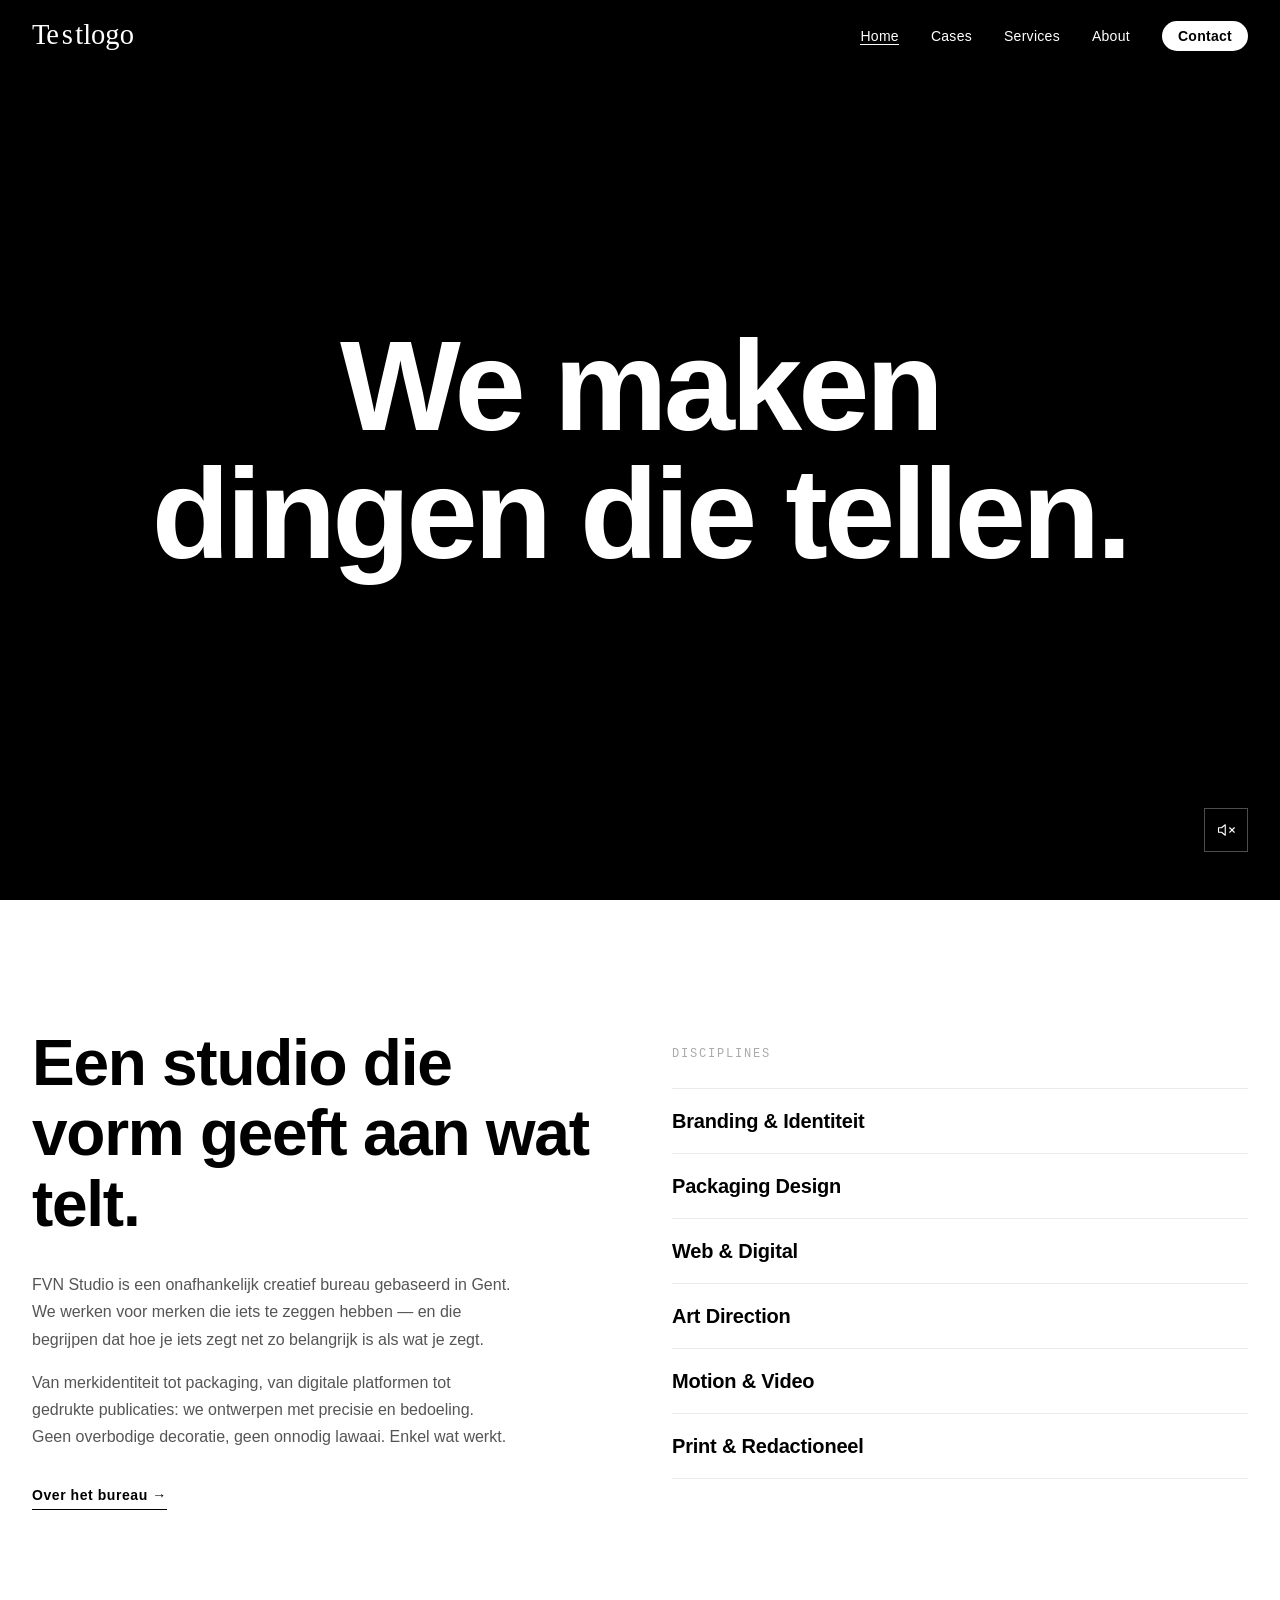
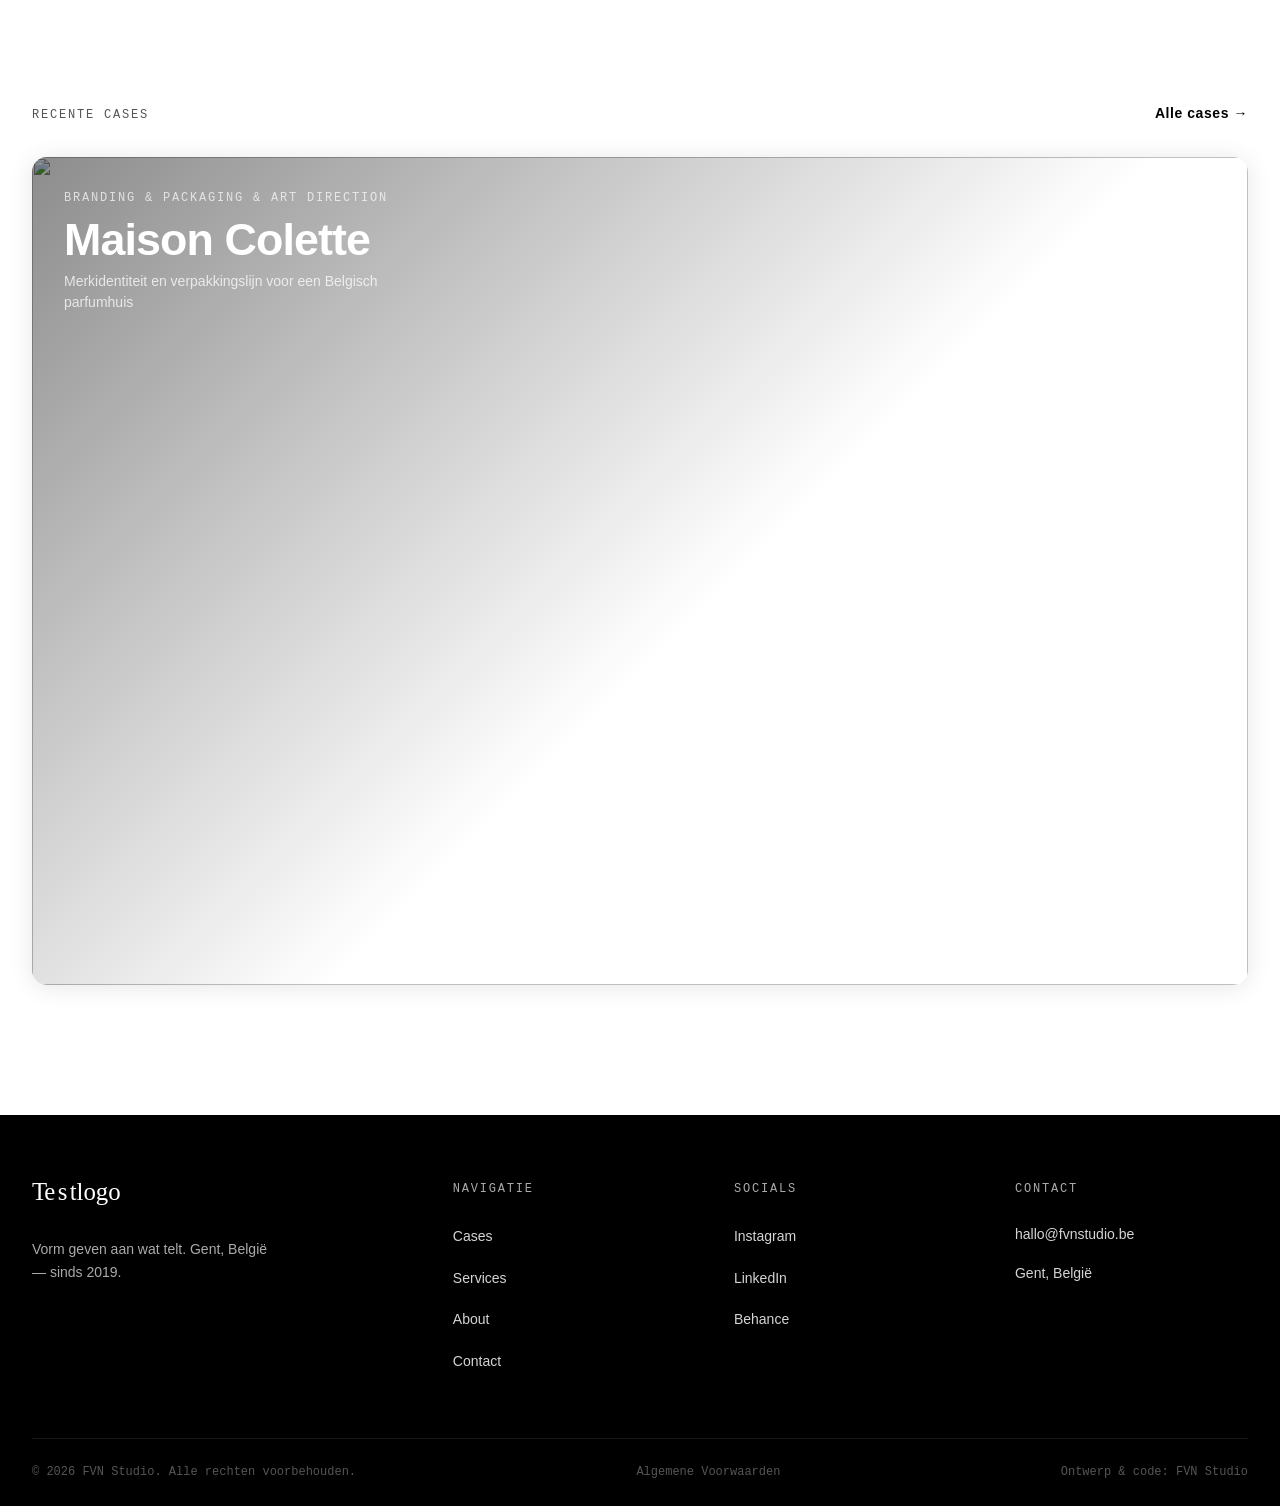
==== commit d892b47f: "20260324_Finalisatie" ====
--- a/index.html
+++ b/index.html
@@ -11,7 +11,7 @@
 
   <!-- Navigation -->
   <nav class="nav nav--transparent" id="main-nav" aria-label="Hoofdnavigatie">
-    <a href="index.html" class="nav__logo" aria-label="FVN Studio — naar startpagina"><img src="img/logo.png" alt="FVN Studio" class="nav__logo-img" data-cms-media="globaal.logo_beeld" /></a>
+    <a href="index.html" class="nav__logo" aria-label="FVN Studio — naar startpagina"><img src="" alt="FVN Studio" class="nav__logo-img nav__logo-img--wit" data-cms-media="globaal.logo_wit" /><img src="" alt="" class="nav__logo-img nav__logo-img--zwart" data-cms-media="globaal.logo_zwart" aria-hidden="true" /></a>
 
     <ul class="nav__links" id="nav-links" role="list">
       <li><a href="index.html" class="active">Home</a></li>
@@ -52,9 +52,9 @@
         <!-- Geen video beschikbaar — zwarte achtergrond als fallback -->
       </video>
 
-      <!-- Center headline -->
-      <div class="hero-video__content">
-        <h1 class="hero-video__title" data-cms="home.hero_titel">We maken dingen die tellen.</h1>
+      <!-- Center headline — dynamisch ingevuld door cms-loader -->
+      <div class="hero-video__content hero-video__content--midden" id="hero-content">
+        <h1 class="hero-video__title">We maken dingen die tellen.</h1>
       </div>
 
       <!-- Bottom-right: mute button -->
@@ -98,8 +98,8 @@
           </div>
 
           <div class="home-intro__disciplines reveal" style="transition-delay: 100ms;">
-            <p class="home-intro__disciplines-title">Disciplines</p>
-            <ul>
+            <p class="home-intro__disciplines-title" data-cms="home.disciplines_titel">Disciplines</p>
+            <ul id="home-disciplines-list">
               <li>Branding &amp; Identiteit</li>
               <li>Packaging Design</li>
               <li>Web &amp; Digital</li>
@@ -181,7 +181,7 @@
       <div class="footer__main">
 
         <div class="footer__brand">
-          <a href="index.html" class="footer__logo" aria-label="FVN Studio — naar startpagina"><img src="img/logo.png" alt="FVN Studio" class="footer__logo-img" /></a>
+          <a href="index.html" class="footer__logo" aria-label="FVN Studio — naar startpagina"><img src="" alt="FVN Studio" class="footer__logo-img" data-cms-media="globaal.logo_wit" /></a>
           <p class="footer__tagline" data-cms="globaal.footer_tagline">Vorm geven aan wat telt.<br />Gent, België — sinds 2019.</p>
         </div>
 
@@ -198,9 +198,9 @@
         <div class="footer__socials">
           <p class="footer__col-title">Socials</p>
           <ul class="footer__nav" role="list">
-            <li><a href="https://www.instagram.com/fvnstudio" target="_blank" rel="noopener">Instagram</a></li>
-            <li><a href="https://www.linkedin.com/company/fvnstudio" target="_blank" rel="noopener">LinkedIn</a></li>
-            <li><a href="https://www.behance.net/fvnstudio" target="_blank" rel="noopener">Behance</a></li>
+            <li><a href="https://www.instagram.com/fvnstudio" data-cms-href="globaal.social_instagram" target="_blank" rel="noopener">Instagram</a></li>
+            <li><a href="https://www.linkedin.com/company/fvnstudio" data-cms-href="globaal.social_linkedin" target="_blank" rel="noopener">LinkedIn</a></li>
+            <li><a href="https://www.behance.net/fvnstudio" data-cms-href="globaal.social_behance" target="_blank" rel="noopener">Behance</a></li>
           </ul>
         </div>
 
@@ -224,5 +224,18 @@
 
   <script src="script.js"></script>
   <script src="cms-loader.js"></script>
+  <!-- Netlify Identity Widget: verwerkt uitnodigings- en wachtwoordherstel-tokens -->
+  <script src="https://identity.netlify.com/v1/netlify-identity-widget.js"></script>
+  <script>
+    if (window.netlifyIdentity) {
+      window.netlifyIdentity.on("init", function (user) {
+        if (!user) {
+          window.netlifyIdentity.on("login", function () {
+            document.location.href = "/admin/";
+          });
+        }
+      });
+    }
+  </script>
 </body>
 </html>
--- a/style.css
+++ b/style.css
@@ -191,16 +191,14 @@
   height: 32px;
   width: auto;
   object-fit: contain;
-  /* Fallback: show a placeholder box while the PNG hasn't been added yet */
-  min-width: 64px;
-  background: var(--gray-200);
-  border-radius: 2px;
-}
-
-/* On transparent nav (over dark video) invert the logo if it's dark */
-.nav--transparent .nav__logo-img {
-  filter: brightness(0) invert(1);
-}
+}
+
+/* Logo swap: wit logo op donkere nav, zwart logo op witte nav */
+.nav__logo-img--zwart { display: none; }
+.nav__logo-img--wit   { display: block; }
+
+.nav.scrolled .nav__logo-img--wit   { display: none; }
+.nav.scrolled .nav__logo-img--zwart { display: block; }
 
 .nav__links {
   display: flex;
@@ -318,6 +316,10 @@
   .nav--transparent .nav__links.open a {
     color: var(--white) !important;
   }
+
+  .nav--transparent .nav__links.open a.nav__cta {
+    color: var(--black) !important;
+  }
 }
 
 /* ============================================================
@@ -349,9 +351,6 @@
   height: 28px;
   width: auto;
   object-fit: contain;
-  min-width: 56px;
-  /* Dark background → force white logo */
-  filter: brightness(0) invert(1);
 }
 
 .footer__tagline {
@@ -441,6 +440,11 @@
   .footer__main {
     grid-template-columns: 1fr;
     gap: var(--sp-10);
+  }
+
+  .footer__col-title {
+    margin-bottom: var(--sp-4);
+    padding-top: var(--sp-2);
   }
 }
 
@@ -558,10 +562,24 @@
   inset: 0;
   z-index: 2;
   display: flex;
+  flex-direction: column;
   align-items: center;
   justify-content: center;
   text-align: center;
   padding-inline: var(--sp-8);
+  gap: var(--sp-6);
+}
+
+/* Uitlijning varianten */
+.hero-video__content--links {
+  align-items: flex-start;
+  text-align: left;
+  padding-inline-start: max(var(--sp-8), calc((100% - var(--max-w)) / 2 + var(--sp-8)));
+}
+.hero-video__content--rechts {
+  align-items: flex-end;
+  text-align: right;
+  padding-inline-end: max(var(--sp-8), calc((100% - var(--max-w)) / 2 + var(--sp-8)));
 }
 
 .hero-video__title {
@@ -572,6 +590,53 @@
   line-height: 1.0;
   max-width: 14ch;
 }
+
+/* Tekststijlen binnen hero */
+.hero-video__content h2 {
+  font-size: clamp(2rem, 5vw, 4rem);
+  font-weight: 700;
+  color: var(--white);
+  letter-spacing: -0.03em;
+  line-height: 1.05;
+  max-width: 18ch;
+}
+.hero-video__content h3 {
+  font-size: clamp(1.5rem, 3.5vw, 2.75rem);
+  font-weight: 600;
+  color: var(--white);
+  letter-spacing: -0.02em;
+  line-height: 1.1;
+  max-width: 22ch;
+}
+.hero-video__content p {
+  font-size: var(--text-lg);
+  color: rgba(255, 255, 255, 0.85);
+  max-width: 52ch;
+  line-height: 1.6;
+}
+
+/* Hero knoppen */
+.hero-video__btns {
+  display: flex;
+  gap: var(--sp-3);
+  flex-wrap: wrap;
+  justify-content: inherit;
+}
+.hero-video__btn {
+  display: inline-flex;
+  align-items: center;
+  padding: var(--sp-3) var(--sp-7);
+  font-size: var(--text-sm);
+  font-weight: 500;
+  letter-spacing: 0.02em;
+  text-decoration: none;
+  border-radius: 2px;
+  transition: opacity var(--t-fast);
+}
+.hero-video__btn:hover { opacity: 0.8; }
+.hero-video__btn--primair  { background: var(--white);        color: var(--black); }
+.hero-video__btn--secundair { background: var(--black);       color: var(--white); }
+.hero-video__btn--outline  { border: 1px solid rgba(255,255,255,0.6); color: var(--white); }
 
 .hero-video__scroll {
   position: absolute;
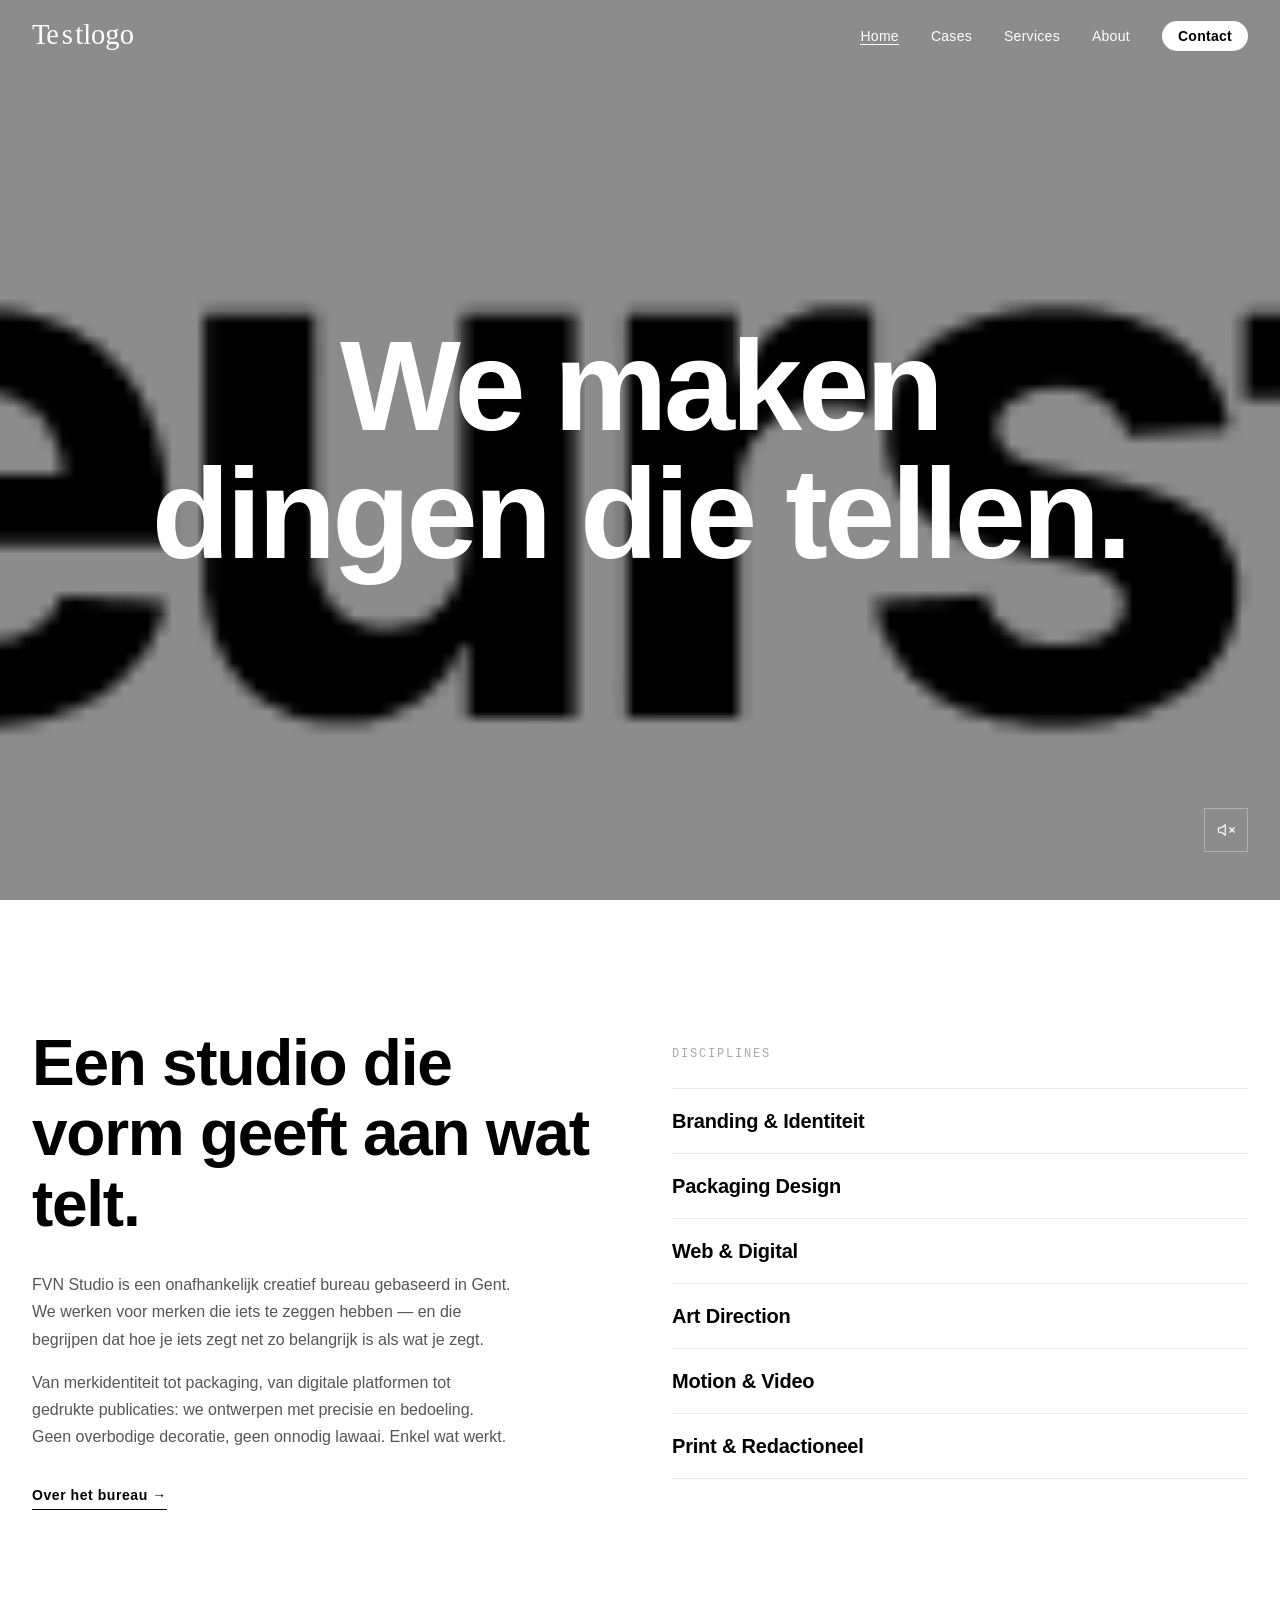
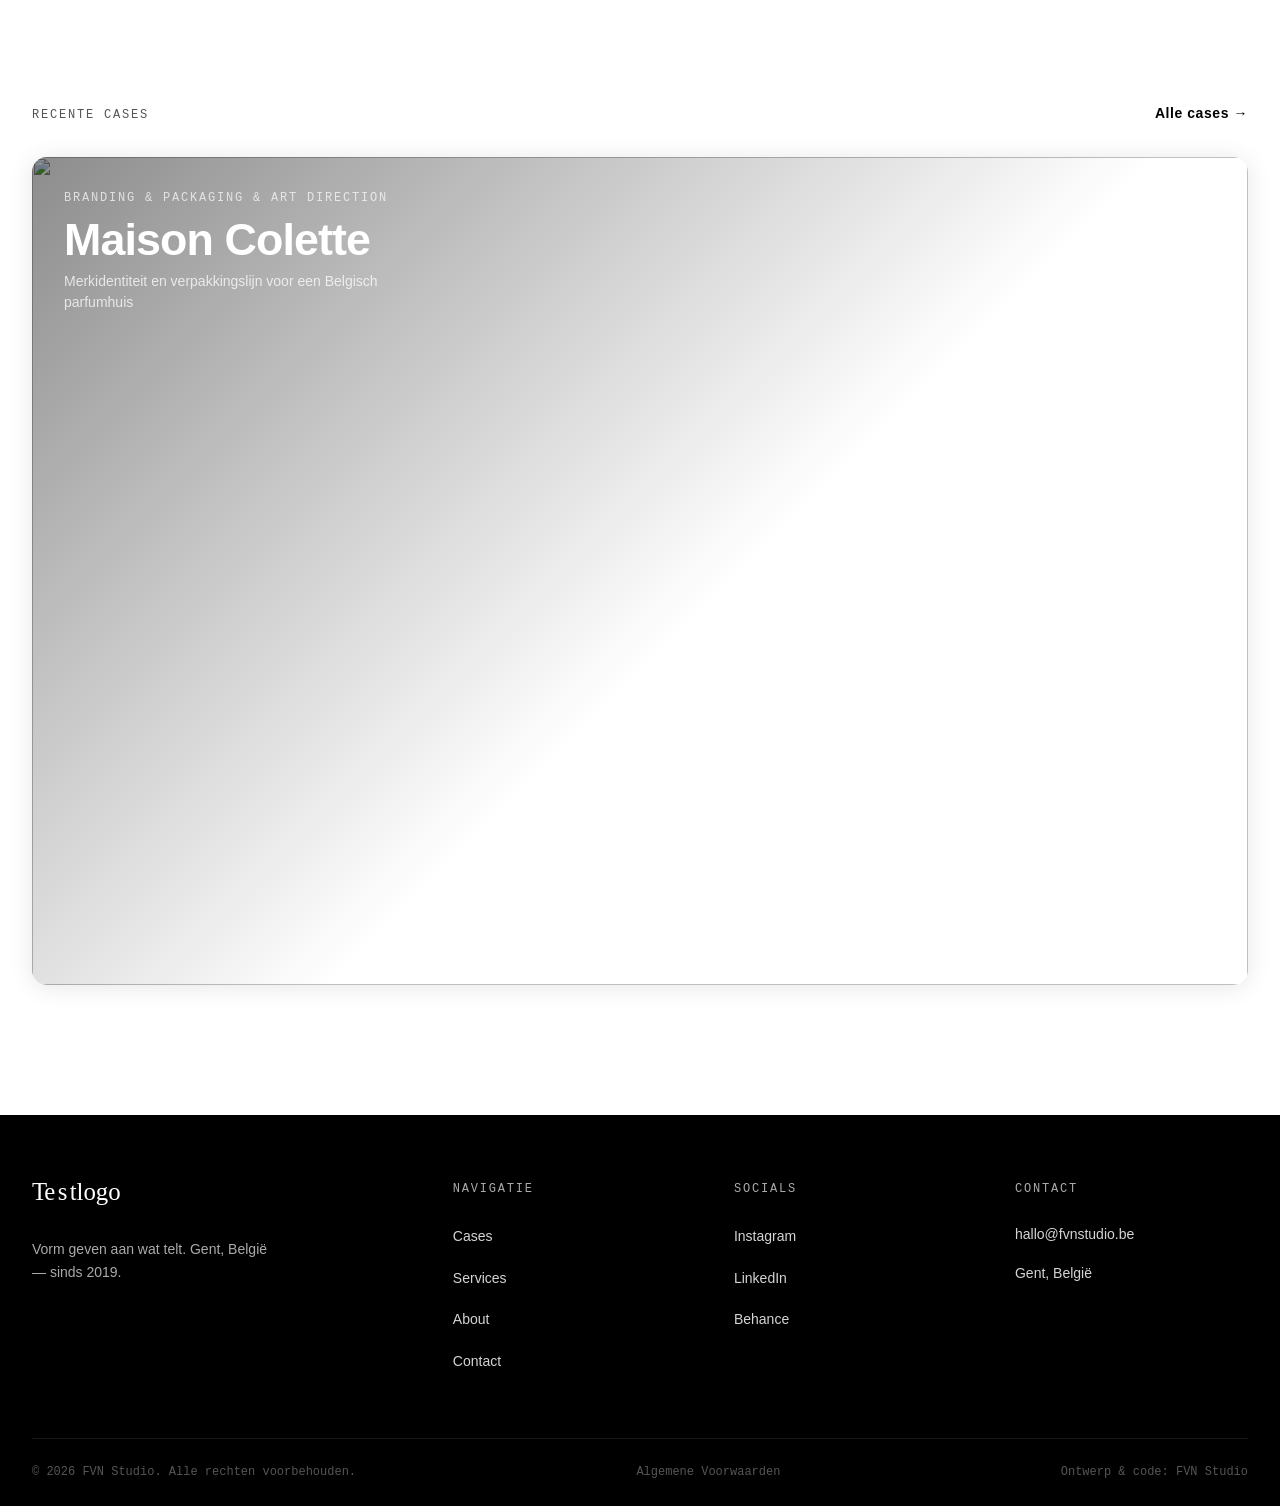
==== commit ff72af58: "20260324_Upload 3" ====
--- a/index.html
+++ b/index.html
@@ -53,7 +53,7 @@
       </video>
 
       <!-- Center headline — dynamisch ingevuld door cms-loader -->
-      <div class="hero-video__content hero-video__content--midden" id="hero-content">
+      <div class="hero-video__content hero-video__content--midden" id="hero-content" style="opacity:0;transition:opacity 0.3s">
         <h1 class="hero-video__title">We maken dingen die tellen.</h1>
       </div>
 
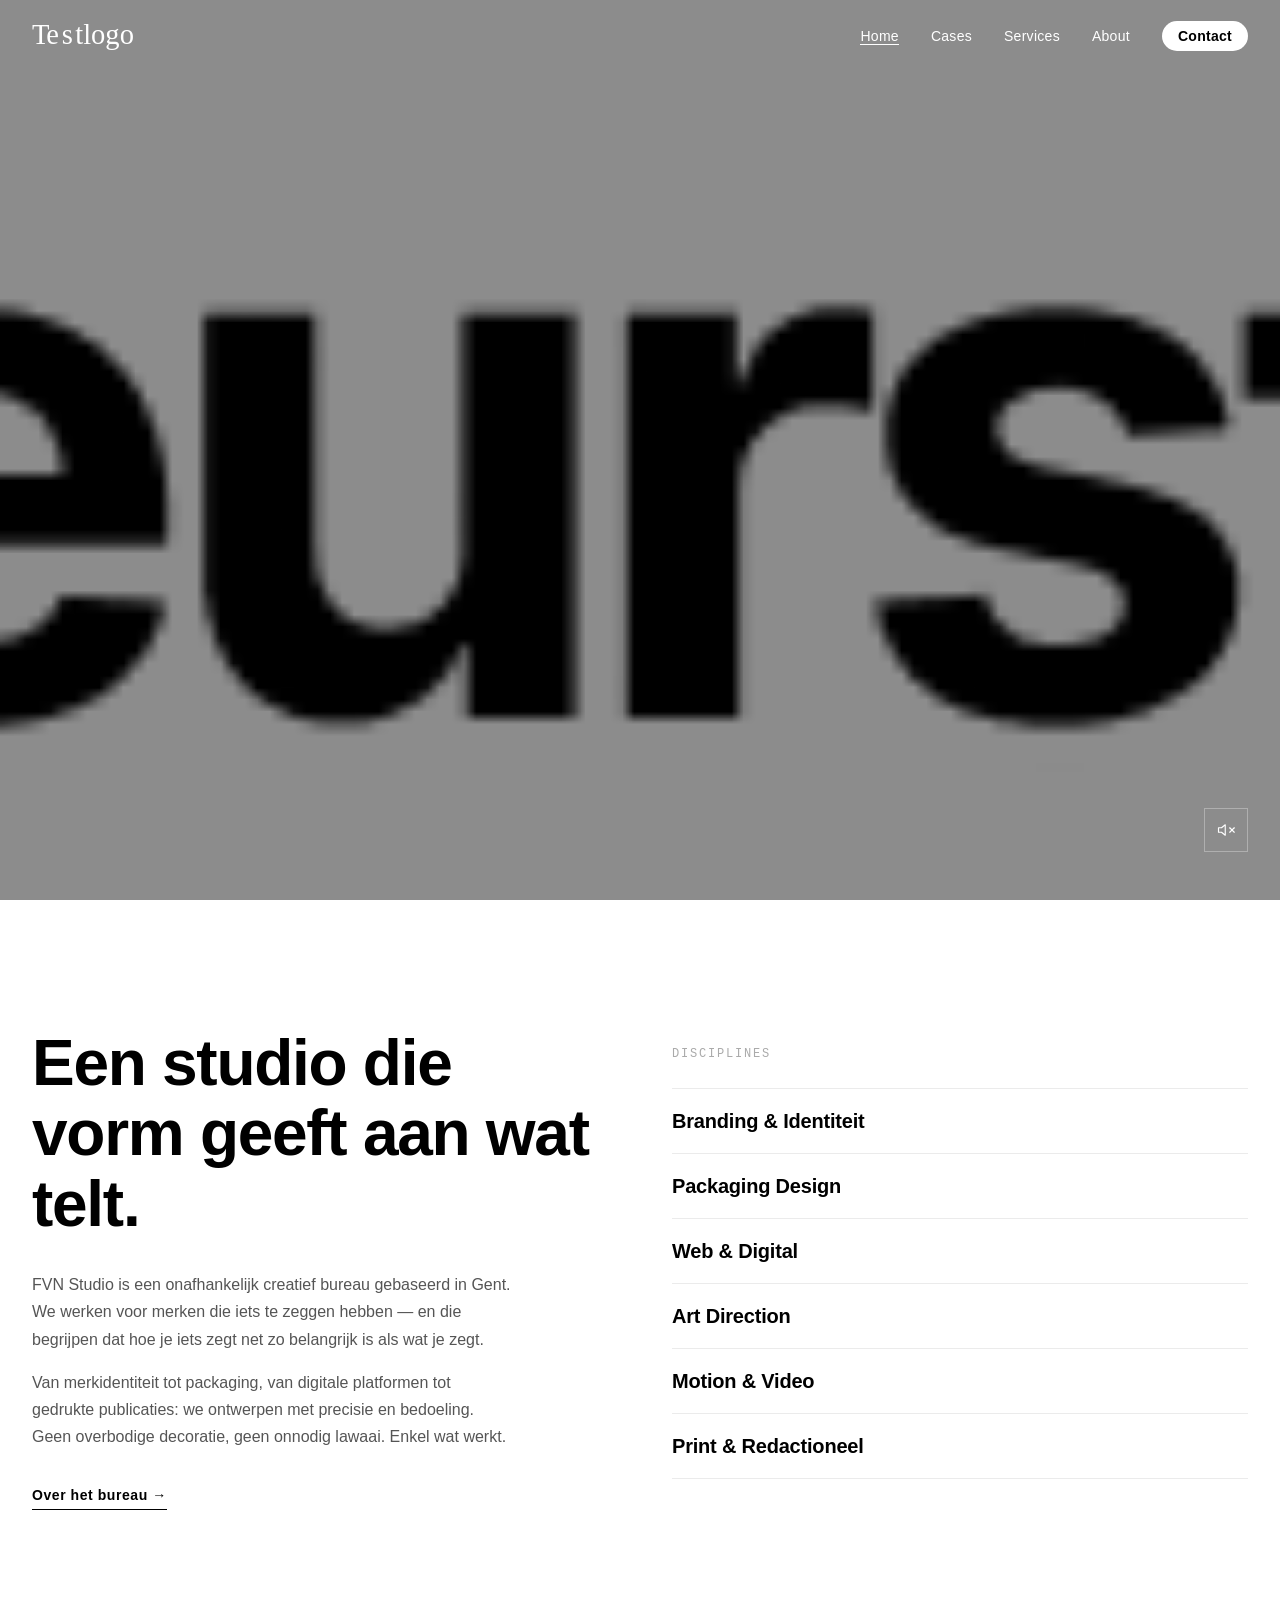
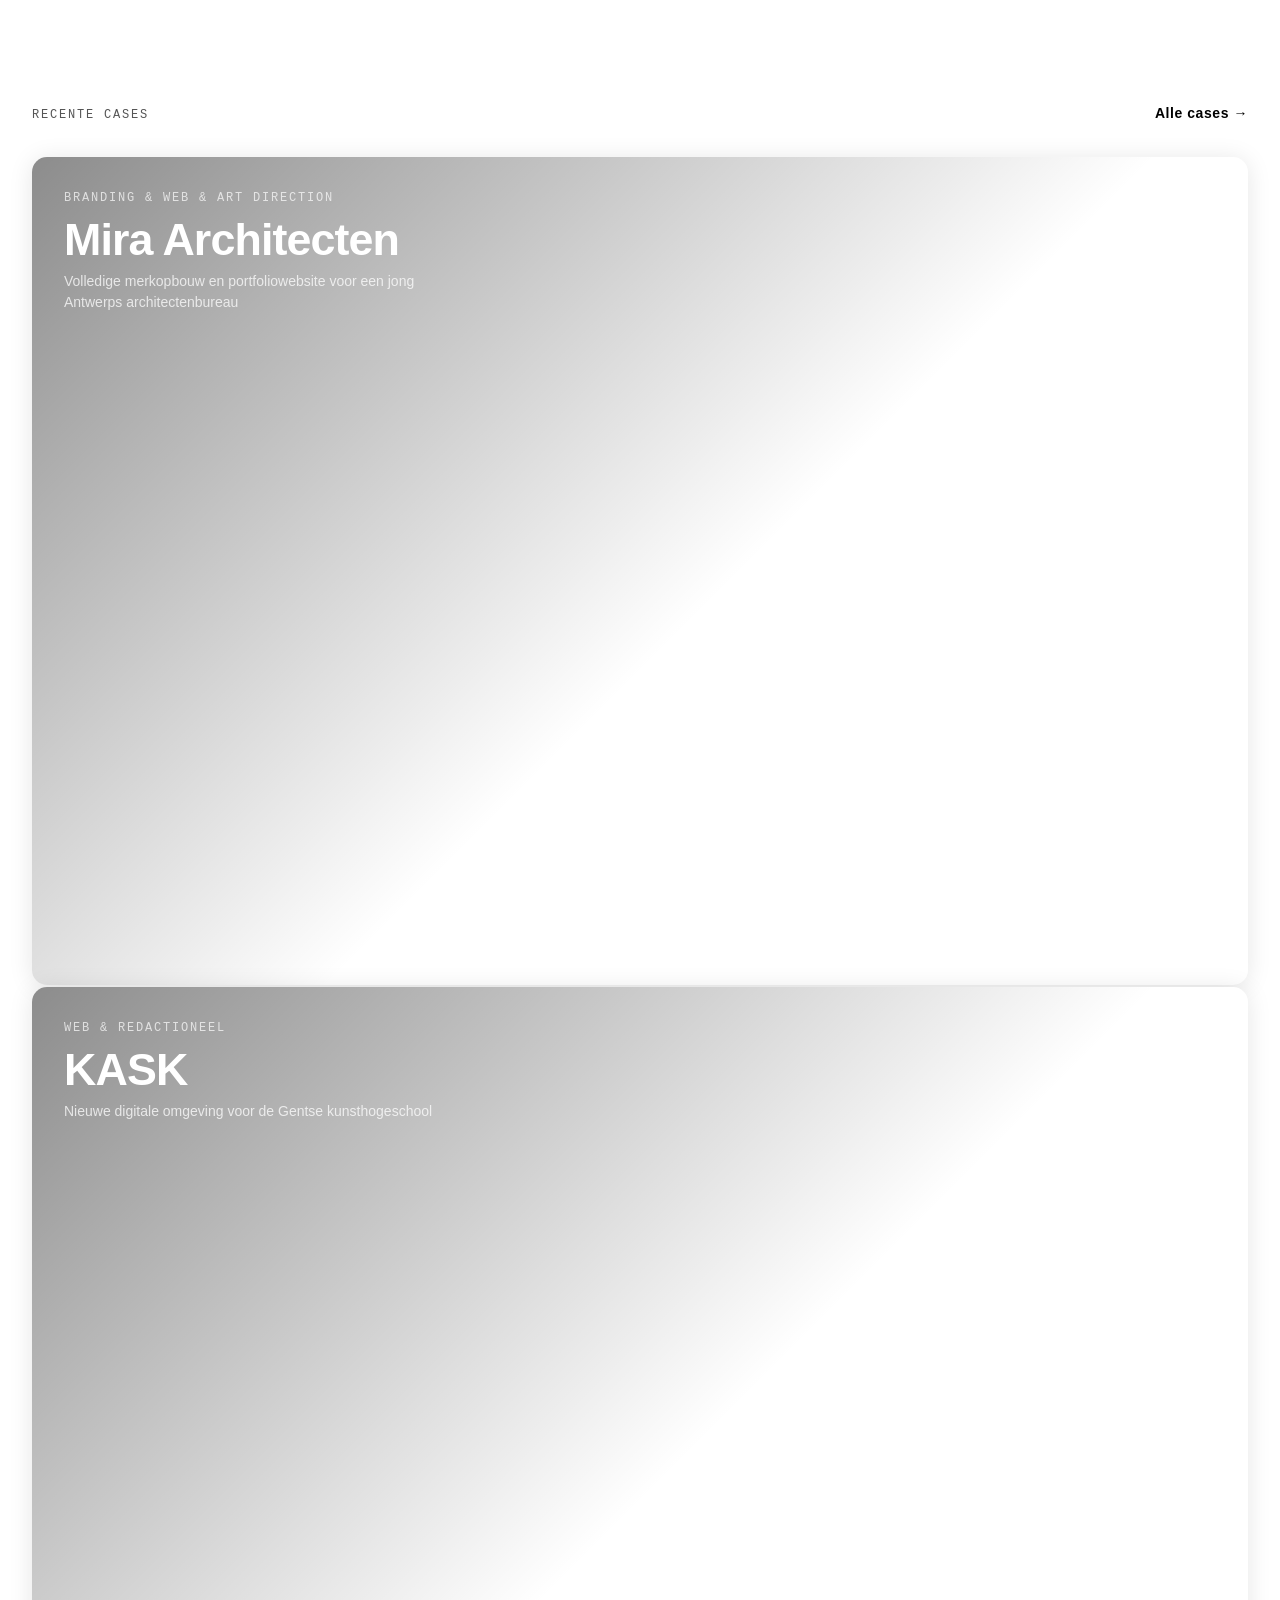
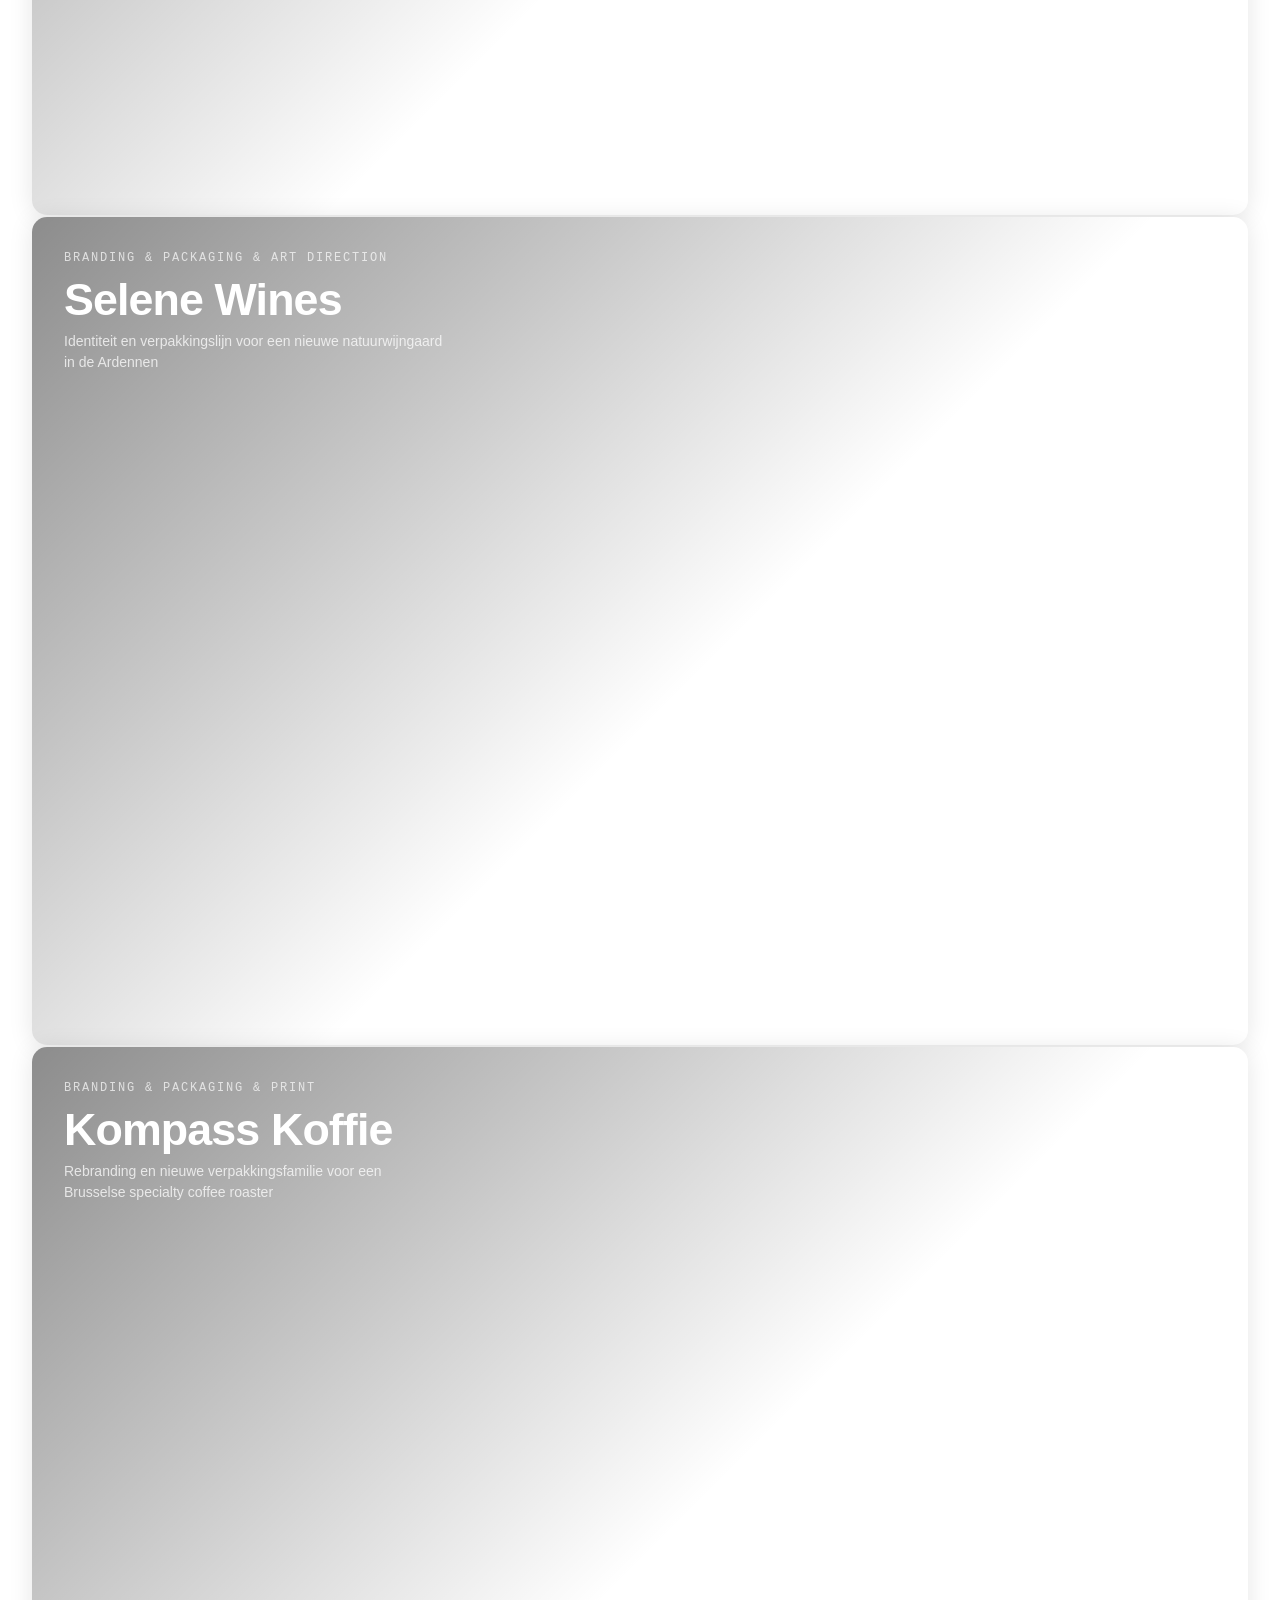
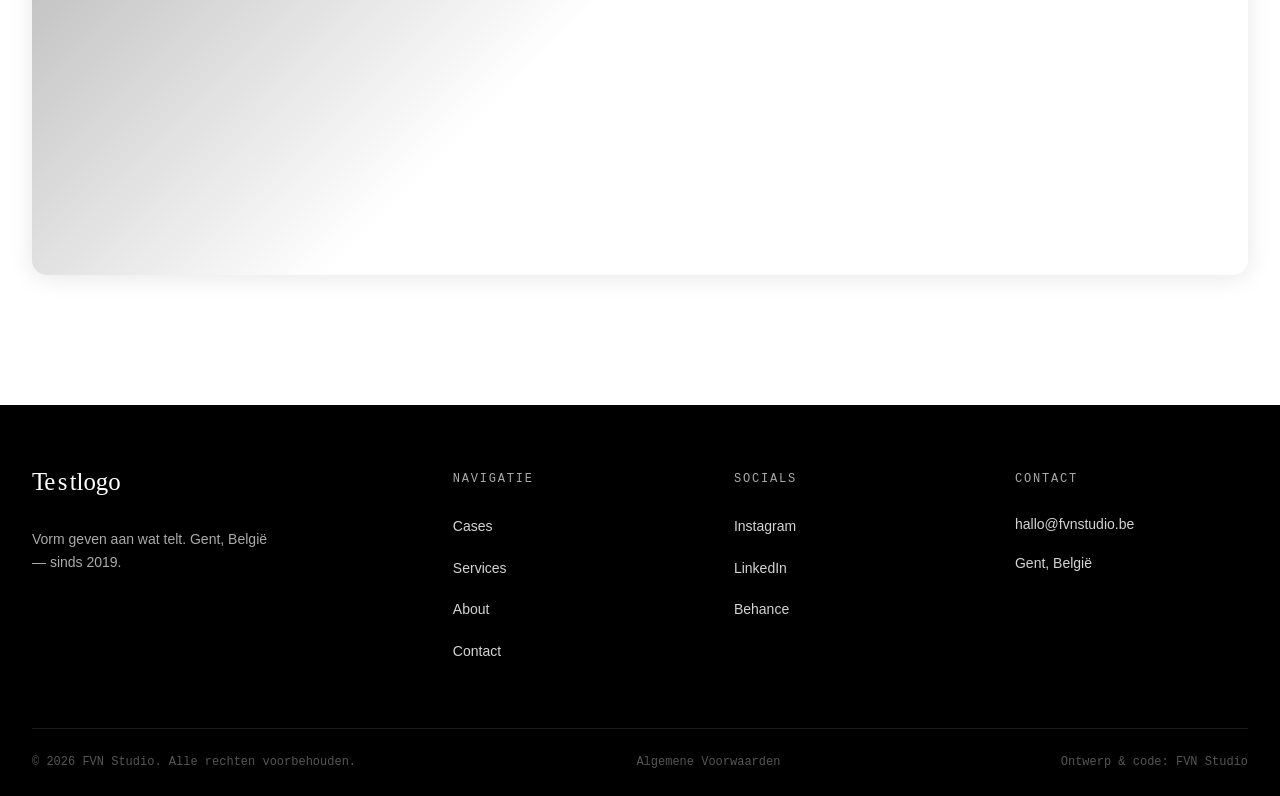
==== commit 1aceb879: "20260324_GO3" ====
--- a/index.html
+++ b/index.html
@@ -126,7 +126,7 @@
            all sticky-stack at the same top offset, each sliding over the previous -->
       <div class="cases-stack" id="cases-stack">
 
-        <a href="case-detail.html" class="stack-card">
+        <a href="case-detail.html?case=maison-colette" class="stack-card">
           <div class="stack-card__image">
             <div class="home-case__img-inner home-case__img-inner--1" role="img" aria-label="Case: Maison Colette"></div>
             <div class="stack-card__overlay">
@@ -137,7 +137,7 @@
           </div>
         </a>
 
-        <a href="case-detail.html" class="stack-card">
+        <a href="case-detail.html?case=graanmarkt-13" class="stack-card">
           <div class="stack-card__image">
             <div class="home-case__img-inner home-case__img-inner--2" role="img" aria-label="Case: Graanmarkt 13"></div>
             <div class="stack-card__overlay">
@@ -148,7 +148,7 @@
           </div>
         </a>
 
-        <a href="case-detail.html" class="stack-card">
+        <a href="case-detail.html?case=rotor" class="stack-card">
           <div class="stack-card__image">
             <div class="home-case__img-inner home-case__img-inner--3" role="img" aria-label="Case: Rotor"></div>
             <div class="stack-card__overlay">
@@ -159,7 +159,7 @@
           </div>
         </a>
 
-        <a href="case-detail.html" class="stack-card">
+        <a href="case-detail.html?case=bold-brewery" class="stack-card">
           <div class="stack-card__image">
             <div class="home-case__img-inner home-case__img-inner--4" role="img" aria-label="Case: Bold Brewery"></div>
             <div class="stack-card__overlay">
